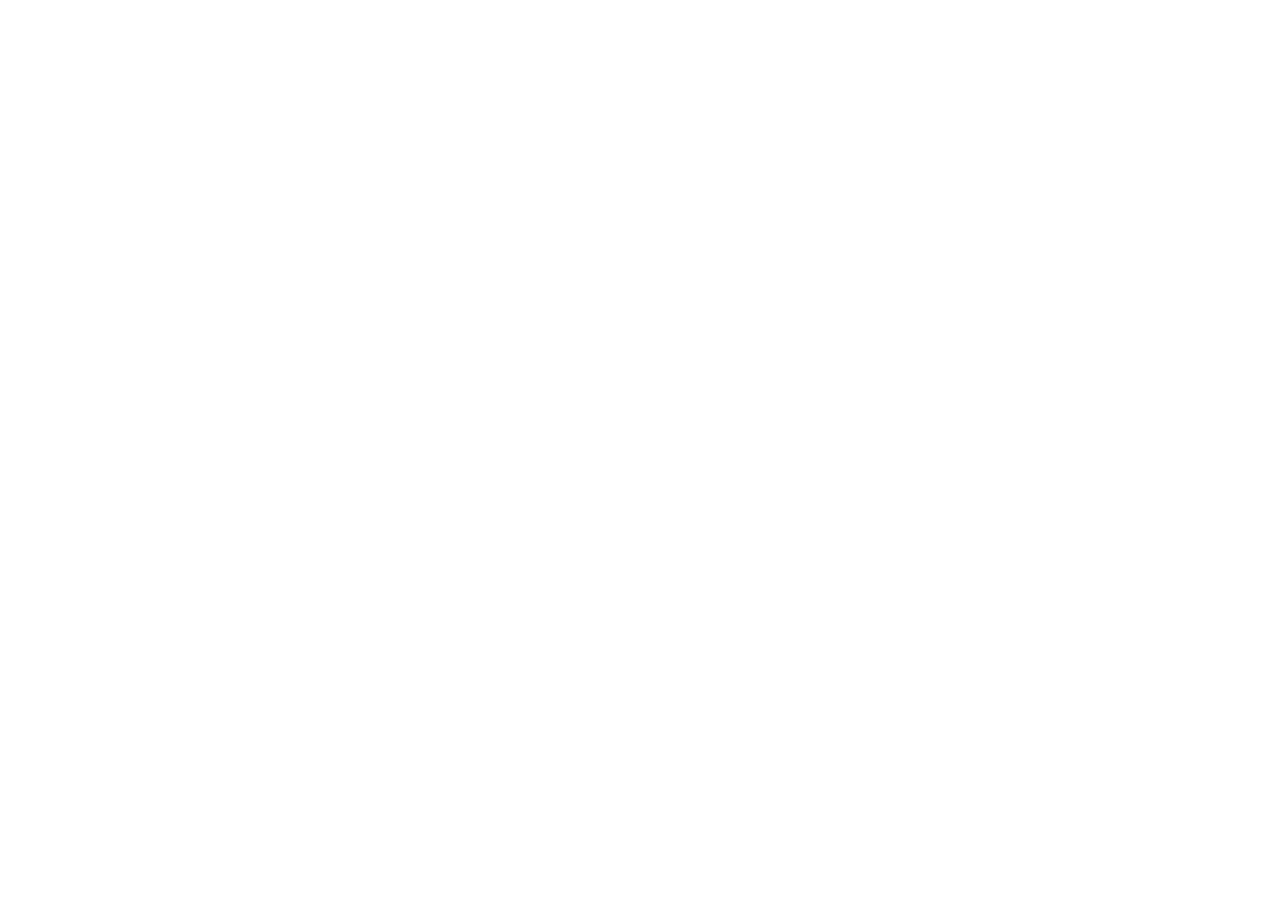
==== index.html @ 020fc23c "Add index.html" ====
<!doctype html>
<html lang="en">
  <head>
    <meta charset="UTF-8" />
    <meta name="viewport" content="width=device-width, initial-scale=1.0" />
    <title>Document</title>
  </head>
  <body></body>
</html>
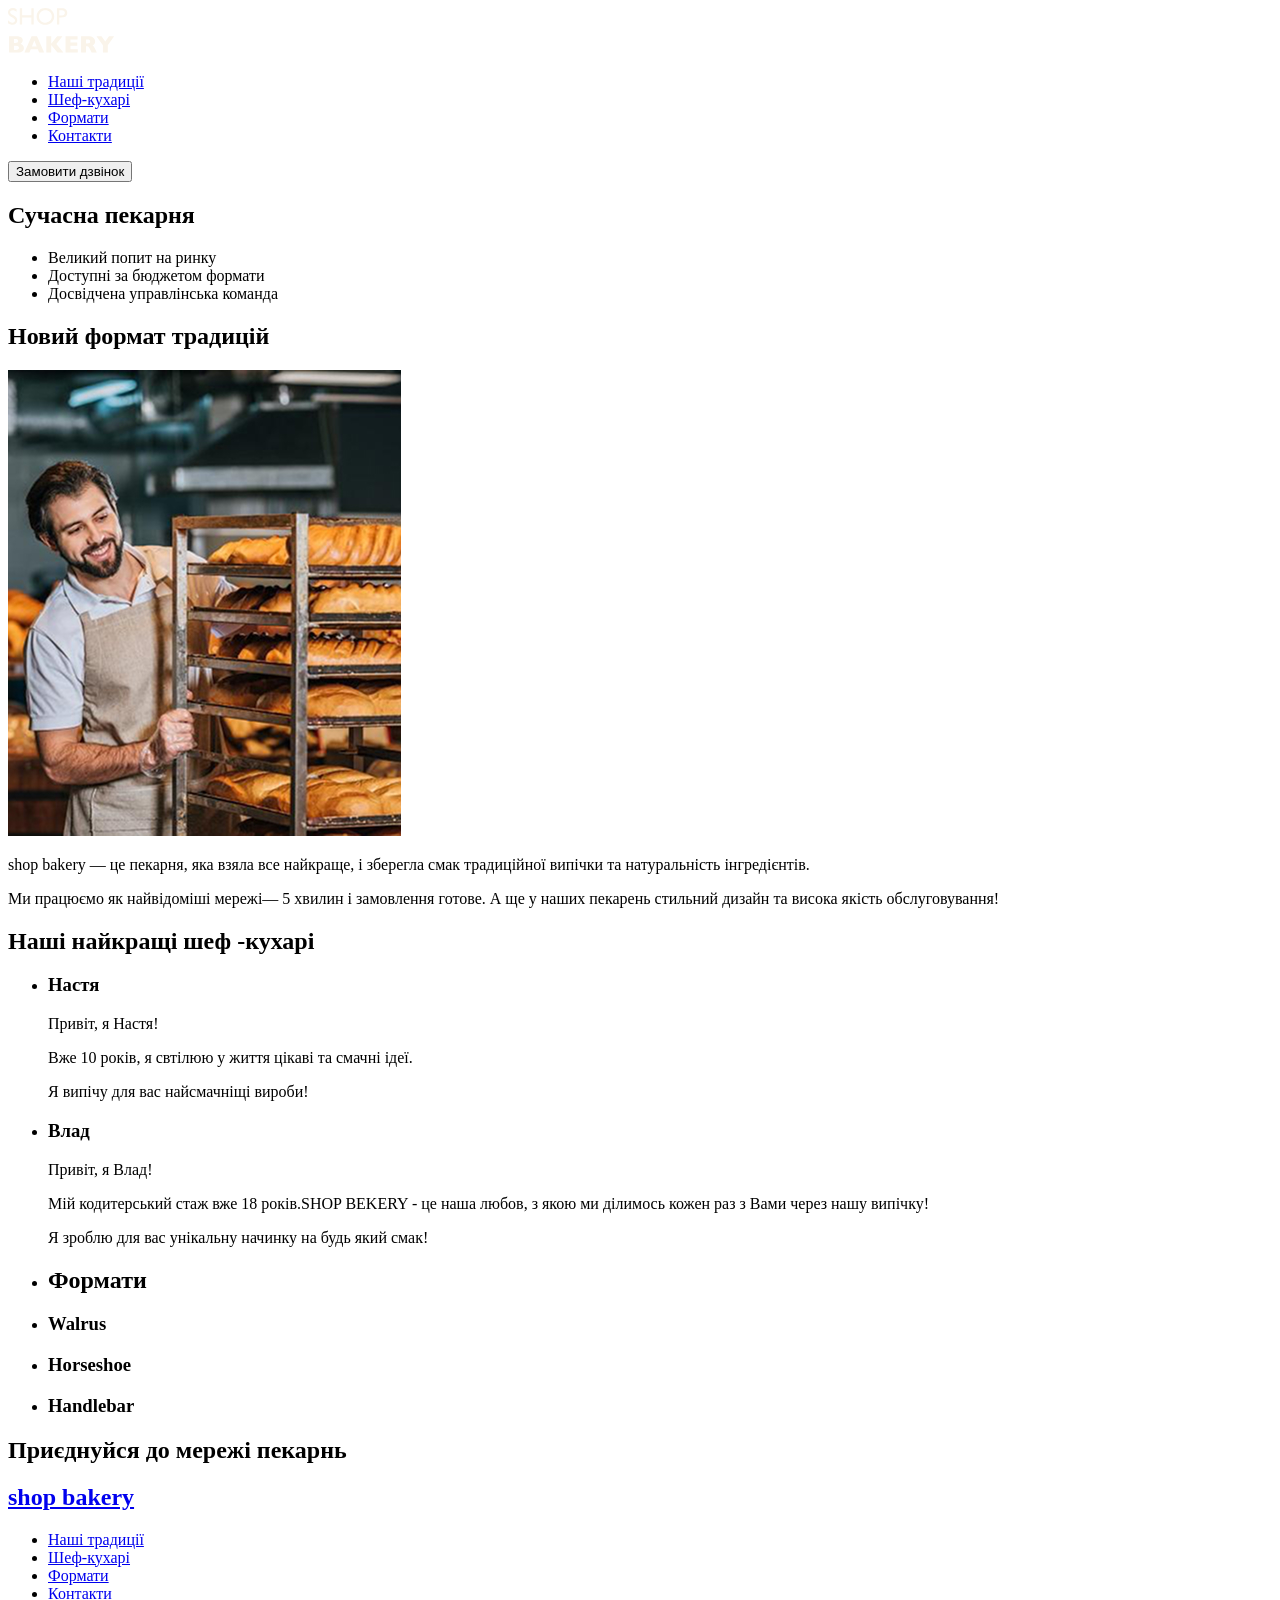
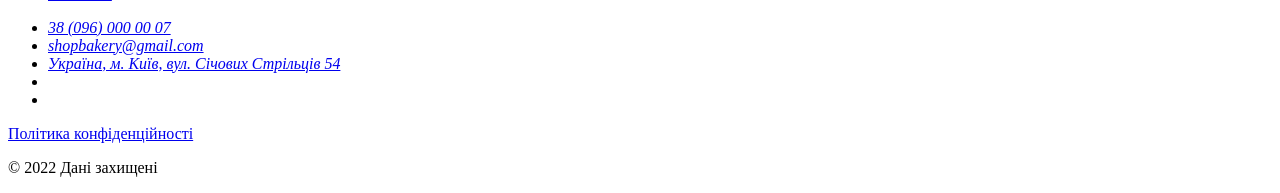
==== commit 110db297: "add bakery project" ====
--- a/index.html
+++ b/index.html
@@ -1,9 +1,137 @@
-<!doctype html>
-<html lang="en">
-  <head>
-    <meta charset="UTF-8" />
-    <meta name="viewport" content="width=device-width, initial-scale=1.0" />
-    <title>Document</title>
-  </head>
-  <body></body>
-</html>
+<!doctype html>
+<html lang="en">
+  <head>
+    <meta charset="UTF-8" />
+    <meta name="viewport" content="width=device-width, initial-scale=1.0" />
+    <title>Сучасна пекарня</title>
+  </head>
+  <body>
+    <header>
+      <nav>
+        <a href="#">
+          <img src="/images/logo.svg" alt="logo-bakery" />
+        </a>
+        <ul>
+          <li><a href="#">Наші традиції</a></li>
+          <li><a href="#">Шеф-кухарі</a></li>
+          <li><a href="#">Формати</a></li>
+          <li><a href="#">Контакти</a></li>
+        </ul>
+      </nav>
+      <button type="button">Замовити дзвінок</button>
+    </header>
+    <main>
+      <section>
+        <h1>Сучасна пекарня</h1>
+      </section>
+      <section>
+        <ul>
+          <li>Великий попит на ринку</li>
+          <li>Доступні за бюджетом формати</li>
+          <li>Досвідчена управлінська команда</li>
+        </ul>
+
+        <h2>Новий формат традицій</h2>
+        <img src="/images/baker-man.jpg" alt="baker-man" />
+        <p>
+          <span>shop bakery</span> — це пекарня, яка взяла все найкраще, і
+          зберегла смак традиційної випічки та натуральність інгредієнтів.
+        </p>
+
+        <p>
+          Ми працюємо як найвідоміші мережі—
+          <span>5 хвилин і замовлення готове.</span>
+          А ще у наших пекарень стильний дизайн та висока якість обслуговування!
+        </p>
+      </section>
+      <section>
+        <h2>Наші найкращі шеф -кухарі</h2>
+        <ul>
+          <li>
+            <article>
+              <h3>Настя</h3>
+              <p>Привіт, я Настя!</p>
+              <p>Вже 10 років, я свтілюю у життя цікаві та смачні ідеї.</p>
+              <p>Я випічу для вас найсмачніщі вироби!</p>
+            </article>
+          </li>
+          <li>
+            <article>
+              <h3>Влад</h3>
+              <p>Привіт, я Влад!</p>
+              <p>
+                Мій кодитерський стаж вже 18 років.SHOP BEKERY - це наша любов,
+                з якою ми ділимось кожен раз з Вами через нашу випічку!
+              </p>
+              <p>Я зроблю для вас унікальну начинку на будь який смак!</p>
+            </article>
+          </li>
+        </ul>
+      </section>
+      <section>
+        <ul>
+          <li>
+            <article>
+              <h2>Формати</h2>
+            </article>
+          </li>
+          <li>
+            <article>
+              <h3>Walrus</h3>
+            </article>
+          </li>
+          <li>
+            <article>
+              <h3>Horseshoe</h3>
+            </article>
+          </li>
+          <li>
+            <article>
+              <h3>Handlebar</h3>
+            </article>
+          </li>
+        </ul>
+      </section>
+      <section>
+        <h2>Приєднуйся до мережі пекарнь</h2>
+      </section>
+    </main>
+    <footer>
+      <nav>
+        <h2><a href="#">shop bakery</a></h2>
+        <!-- logo -->
+        <ul>
+          <li><a href="#">Наші традиції</a></li>
+          <li><a href="#">Шеф-кухарі</a></li>
+          <li><a href="#">Формати</a></li>
+          <li><a href="#">Контакти</a></li>
+        </ul>
+      </nav>
+      <address>
+        <ul>
+          <li><a href="tel:380960000007">38 (096) 000 00 07</a></li>
+          <li>
+            <a href="mailto:shopbakery@gmail.com">shopbakery@gmail.com</a>
+          </li>
+          <li>
+            <a href="https://maps.app.goo.gl/BAwSwTpZzpr54vc47" target="_blank"
+              >Україна, м. Київ, вул. Січових Стрільців 54</a
+            >
+          </li>
+          <li>
+            <a href="#">
+              <!-- facebook-icon-->
+            </a>
+          </li>
+          <li>
+            <a href="#">
+              <!-- instagram-icon -->
+            </a>
+          </li>
+        </ul>
+      </address>
+      <a href="#">Політика конфіденційності</a>
+      <p>© 2022 Дані захищені</p>
+    </footer>
+  </body>
+</html>
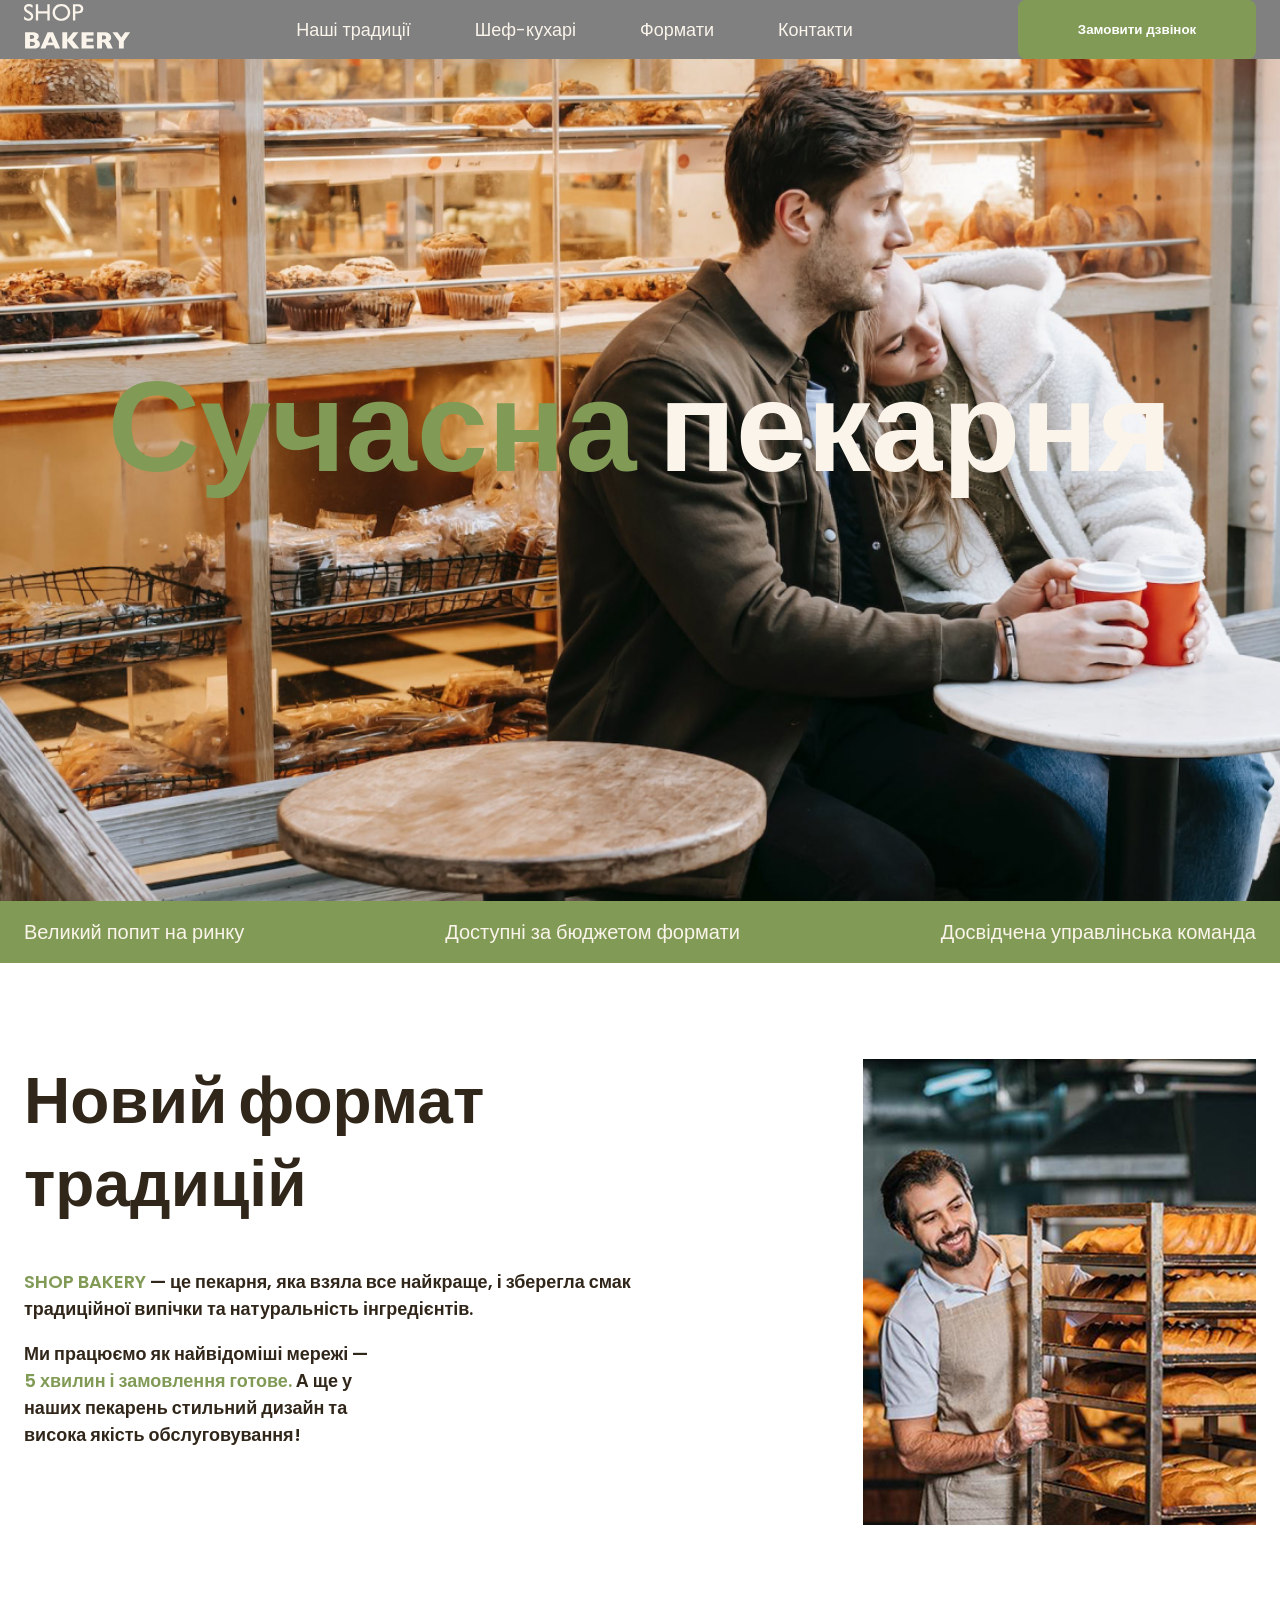
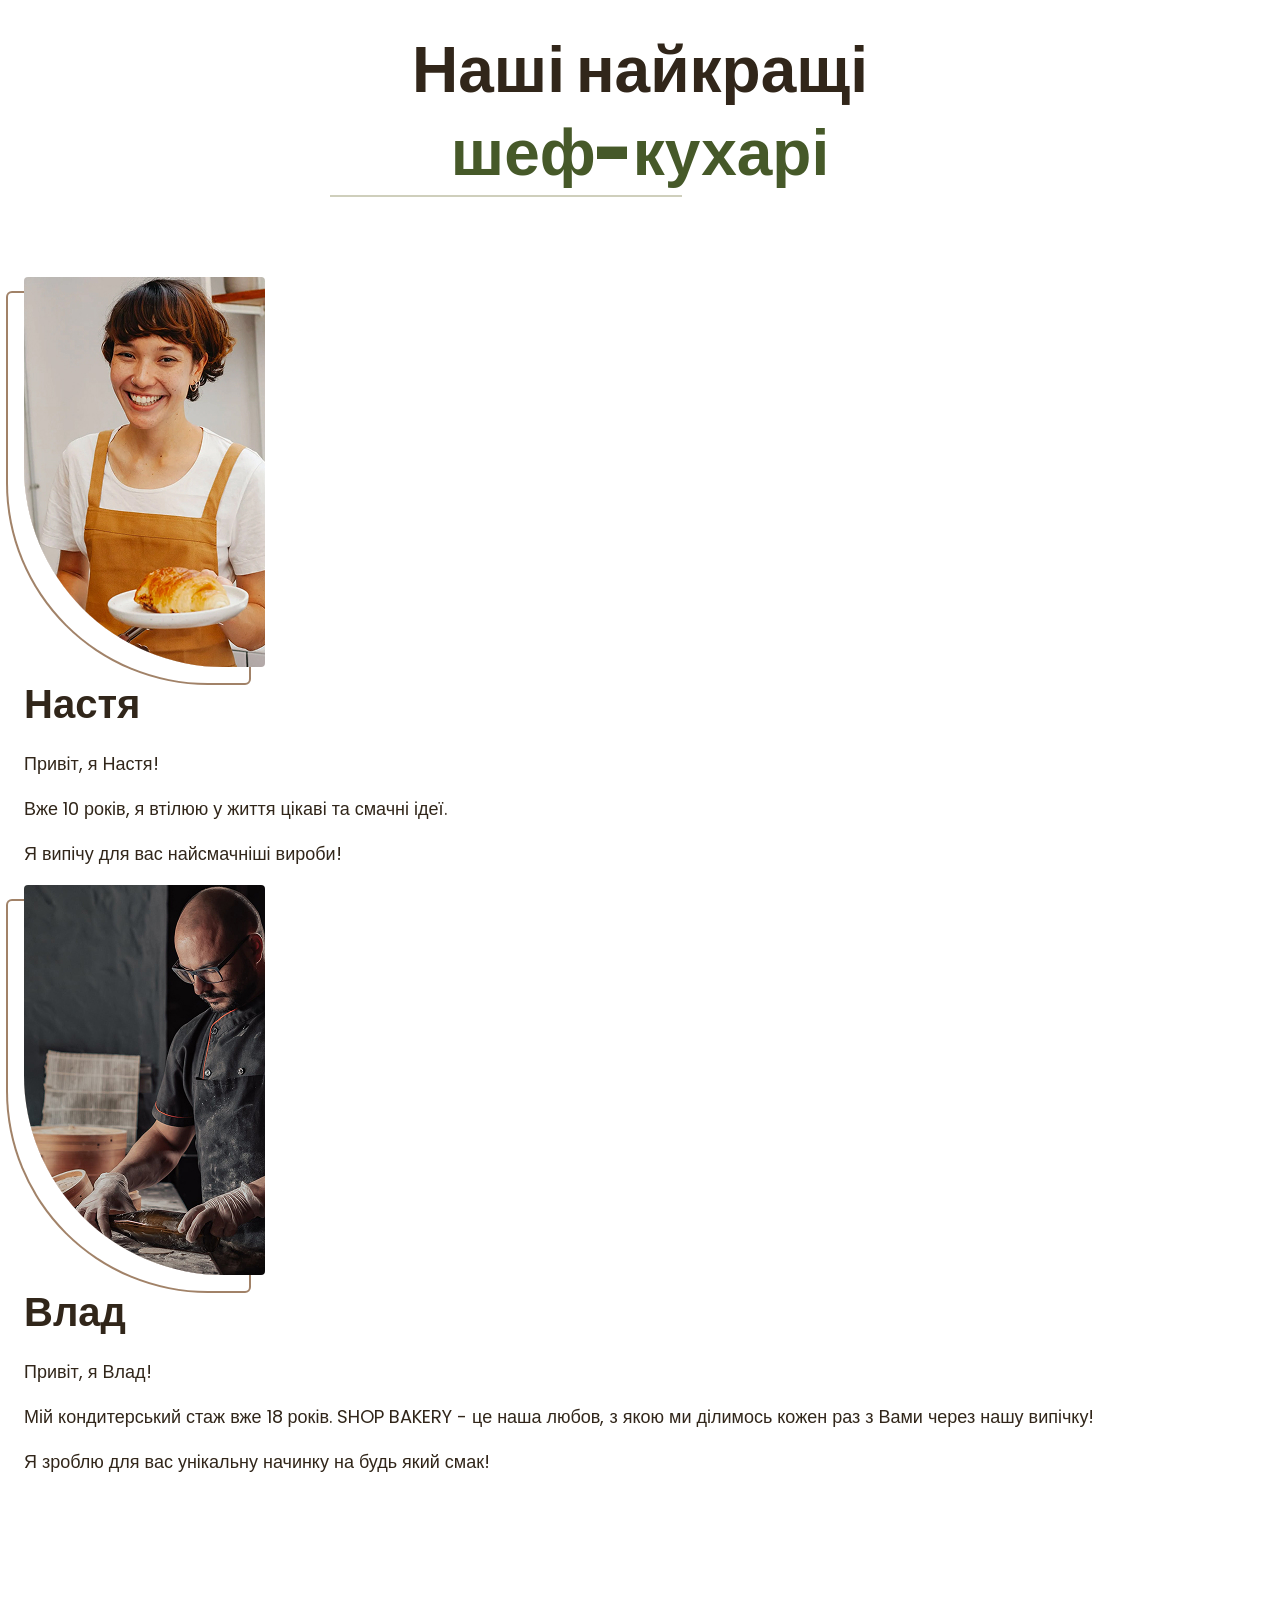
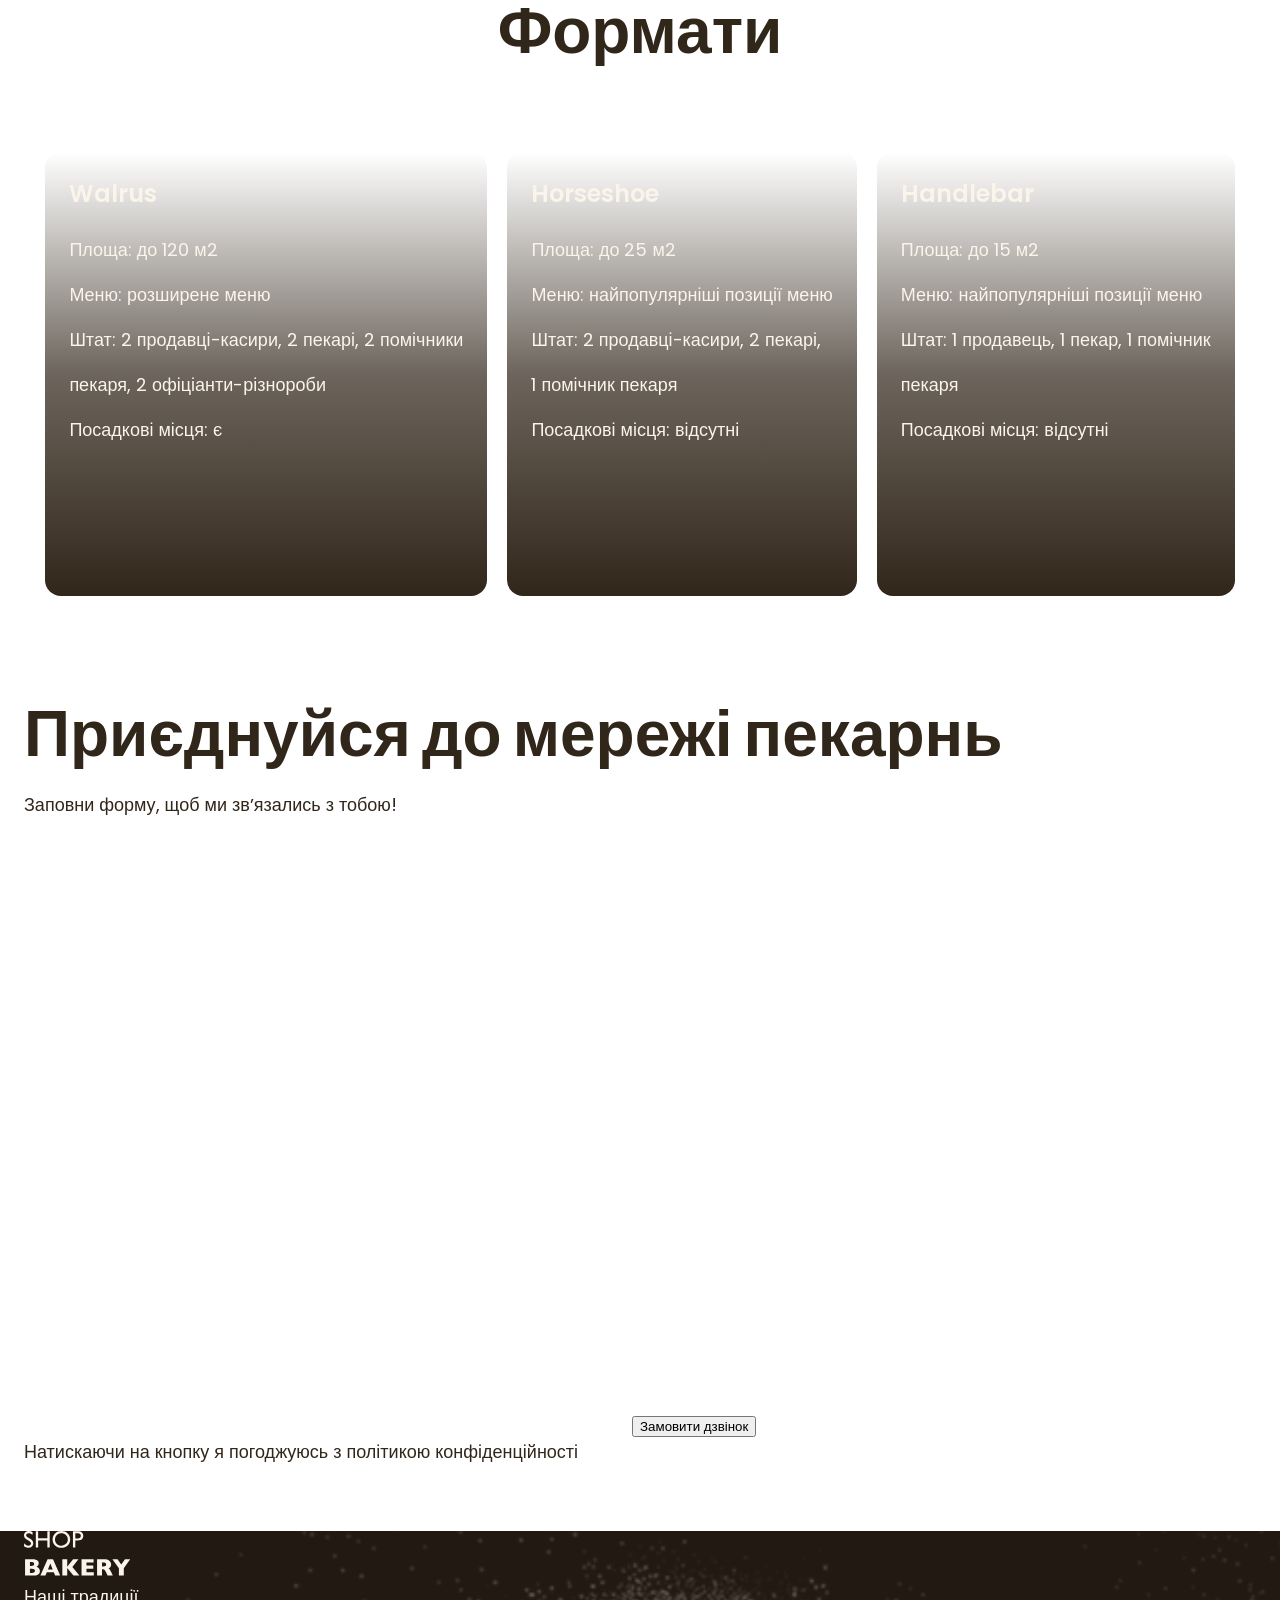
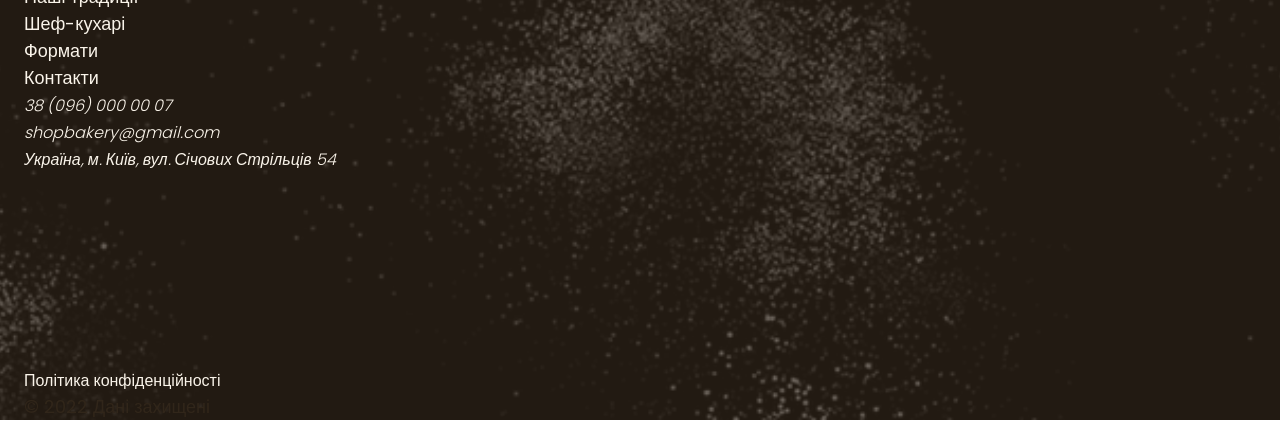
==== commit 90b188a0: "fix: добавил рабочие svg иконки" ====
--- a/index.html
+++ b/index.html
@@ -4,134 +4,249 @@
     <meta charset="UTF-8" />
     <meta name="viewport" content="width=device-width, initial-scale=1.0" />
     <title>Сучасна пекарня</title>
+    <!-- <link rel="preconnect" href="https://fonts.googleapis.com" />
+    <link rel="preconnect" href="https://fonts.gstatic.com" crossorigin />
+    <link
+      href="https://fonts.googleapis.com/css2?family=Poppins:wght@300;400;600;900&display=swap"
+      rel="stylesheet"
+    /> -->
+    <link rel="stylesheet" href="style.css" />
   </head>
   <body>
-    <header>
-      <nav>
-        <a href="#">
-          <img src="/images/logo.svg" alt="logo-bakery" />
-        </a>
-        <ul>
-          <li><a href="#">Наші традиції</a></li>
-          <li><a href="#">Шеф-кухарі</a></li>
-          <li><a href="#">Формати</a></li>
-          <li><a href="#">Контакти</a></li>
-        </ul>
-      </nav>
-      <button type="button">Замовити дзвінок</button>
+    <header class="header">
+      <div class="container">
+        <div class="header-container">
+          <nav class="header-navbar">
+            <a href="#">
+              <img src="/images/logo.svg" alt="logo-bakery" />
+            </a>
+            <ul class="navbar">
+              <li>
+                <a class="green-link" href="#traditions-section"
+                  >Наші традиції</a
+                >
+              </li>
+              <li><a class="link" href="#cooker-section">Шеф-кухарі</a></li>
+              <li><a class="link" href="#formats-section">Формати</a></li>
+              <li><a class="link" href="#contacts-section">Контакти</a></li>
+            </ul>
+          </nav>
+          <button class="button-order" type="button">Замовити дзвінок</button>
+        </div>
+      </div>
     </header>
     <main>
-      <section>
-        <h1>Сучасна пекарня</h1>
-      </section>
-      <section>
-        <ul>
-          <li>Великий попит на ринку</li>
-          <li>Доступні за бюджетом формати</li>
-          <li>Досвідчена управлінська команда</li>
-        </ul>
-
-        <h2>Новий формат традицій</h2>
-        <img src="/images/baker-man.jpg" alt="baker-man" />
-        <p>
-          <span>shop bakery</span> — це пекарня, яка взяла все найкраще, і
-          зберегла смак традиційної випічки та натуральність інгредієнтів.
-        </p>
-
-        <p>
-          Ми працюємо як найвідоміші мережі—
-          <span>5 хвилин і замовлення готове.</span>
-          А ще у наших пекарень стильний дизайн та висока якість обслуговування!
-        </p>
-      </section>
-      <section>
-        <h2>Наші найкращі шеф -кухарі</h2>
-        <ul>
-          <li>
-            <article>
-              <h3>Настя</h3>
-              <p>Привіт, я Настя!</p>
-              <p>Вже 10 років, я свтілюю у життя цікаві та смачні ідеї.</p>
-              <p>Я випічу для вас найсмачніщі вироби!</p>
-            </article>
-          </li>
-          <li>
-            <article>
-              <h3>Влад</h3>
-              <p>Привіт, я Влад!</p>
-              <p>
-                Мій кодитерський стаж вже 18 років.SHOP BEKERY - це наша любов,
-                з якою ми ділимось кожен раз з Вами через нашу випічку!
+      <!-- Hero Section -->
+      <section class="hero-section">
+        <div class="container">
+          <h1 class="hero-title">
+            <span class="accent">Сучасна</span> пекарня
+          </h1>
+        </div>
+      </section>
+
+      <!-- Advantages Section (зеленая секция на 100% ширины) -->
+      <section class="advantages-section">
+        <div class="container">
+          <h2 class="visually-hidden">Наші переваги</h2>
+          <ul class="advantages-item">
+            <li class="advantages-list">Великий попит на ринку</li>
+            <li class="advantages-list">Доступні за бюджетом формати</li>
+            <li class="advantages-list">Досвідчена управлінська команда</li>
+          </ul>
+        </div>
+      </section>
+
+      <!-- Traditions Section -->
+      <section class="traditions-section section" id="traditions-section">
+        <div class="container">
+          <div class="traditions-container">
+            <div class="traditions-content">
+              <h2 class="traditions-title section-title">
+                Новий формат традицій
+              </h2>
+              <p class="traditions-text">
+                <span class="accent">shop bakery</span> — це пекарня, яка взяла
+                все найкраще, і зберегла смак традиційної випічки та
+                натуральність інгредієнтів.
               </p>
-              <p>Я зроблю для вас унікальну начинку на будь який смак!</p>
-            </article>
-          </li>
-        </ul>
-      </section>
-      <section>
-        <ul>
-          <li>
-            <article>
-              <h2>Формати</h2>
-            </article>
-          </li>
-          <li>
-            <article>
-              <h3>Walrus</h3>
-            </article>
-          </li>
-          <li>
-            <article>
-              <h3>Horseshoe</h3>
-            </article>
-          </li>
-          <li>
-            <article>
-              <h3>Handlebar</h3>
-            </article>
-          </li>
-        </ul>
-      </section>
-      <section>
-        <h2>Приєднуйся до мережі пекарнь</h2>
+              <p class="traditions-text">
+                Ми працюємо як найвідоміші мережі —
+                <span class="accent5">5 хвилин і замовлення готове.</span>
+                А ще у наших пекарень стильний дизайн та висока якість
+                обслуговування!
+              </p>
+            </div>
+            <div class="traditions-img">
+              <img src="/images/baker-man.jpg" alt="baker-man" />
+            </div>
+          </div>
+        </div>
+      </section>
+
+      <!-- Chefs Section -->
+      <section class="section" id="cooker-section">
+        <div class="container">
+          <h2 class="chefs-title section-title centered">
+            Наші найкращі <span class="dark-accent">шеф-кухарі</span>
+          </h2>
+          <ul>
+            <li>
+              <article>
+                <img
+                  class="chef-photo"
+                  src="images/nastya.jpg"
+                  alt="nastya-photo"
+                />
+                <h3 class="cheff-title">Настя</h3>
+                <p>Привіт, я Настя!</p>
+                <p>Вже 10 років, я втілюю у життя цікаві та смачні ідеї.</p>
+                <p>Я випічу для вас найсмачніші вироби!</p>
+              </article>
+            </li>
+            <li>
+              <article>
+                <img
+                  class="chef-photo"
+                  src="images/vlad.jpg"
+                  alt="vlad-photo"
+                />
+                <h3 class="cheff-title">Влад</h3>
+                <p>Привіт, я Влад!</p>
+                <p>
+                  Мій кондитерський стаж вже 18 років. SHOP BAKERY - це наша
+                  любов, з якою ми ділимось кожен раз з Вами через нашу випічку!
+                </p>
+                <p>Я зроблю для вас унікальну начинку на будь який смак!</p>
+              </article>
+            </li>
+          </ul>
+        </div>
+      </section>
+
+      <!-- Formats Section -->
+      <section class="section" id="formats-section">
+        <div class="container">
+          <div class="formats-container">
+            <h2 class="formats-title section-title">Формати</h2>
+            <ul class="formats-cards">
+              <li class="formats-width">
+                <article class="format-card">
+                  <h3 class="format-title">Walrus</h3>
+                  <div class="format-text">
+                    <p>Площа: до 120 м2</p>
+                    <p>Меню: розширене меню</p>
+                    <p>Штат: 2 продавці-касири, 2 пекарі, 2 помічники</p>
+                    <p>пекаря, 2 офіціанти-різнороби</p>
+                    <p>Посадкові місця: є</p>
+                  </div>
+                </article>
+              </li>
+
+              <li class="formats-width">
+                <article class="format-card">
+                  <h3 class="format-title">Horseshoe</h3>
+                  <div class="format-text">
+                    <p>Площа: до 25 м2</p>
+                    <p>Меню: найпопулярніші позиції меню</p>
+                    <p>Штат: 2 продавці-касири, 2 пекарі,</p>
+                    <p>1 помічник пекаря</p>
+                    <p>Посадкові місця: відсутні</p>
+                  </div>
+                </article>
+              </li>
+
+              <li class="formats-width">
+                <article class="format-card">
+                  <h3 class="format-title">Handlebar</h3>
+                  <div class="format-text">
+                    <p>Площа: до 15 м2</p>
+                    <p>Меню: найпопулярніші позиції меню</p>
+                    <p>Штат: 1 продавець, 1 пекар, 1 помічник</p>
+                    <p>пекаря</p>
+                    <p>Посадкові місця: відсутні</p>
+                  </div>
+                </article>
+              </li>
+            </ul>
+          </div>
+        </div>
+      </section>
+
+      <!-- Contacts Section -->
+      <section class="section" id="contacts-section">
+        <div class="container">
+          <h2 class="contact-title section-title">
+            Приєднуйся до мережі пекарнь
+          </h2>
+          <p>Заповни форму, щоб ми звʼязались з тобою!</p>
+          <iframe
+            src="https://www.google.com/maps/embed?pb=!1m18!1m12!1m3!1d22806.73475162748!2d30.491044369448097!3d50.463237327880016!2m3!1f0!2f0!3f0!3m2!1i1024!2i768!4f13.1!3m3!1m2!1s0x40d4ce637c006b2d%3A0xaf86385f19996ff0!2z0YPQuy4g0KHQtdGH0LXQstGL0YUg0KHRgtGA0LXQu9GM0YbQvtCyLCA1NCwg0JrQuNC10LIsIDAyMDAw!5e0!3m2!1sru!2sua!4v1793300269370!5m2!1sru!2sua"
+            width="603"
+            height="595"
+            style="border: 0"
+            allowfullscreen=""
+            loading="lazy"
+            referrerpolicy="strict-origin-when-cross-origin"
+          ></iframe>
+          <button type="button">Замовити дзвінок</button>
+          <p>Натискаючи на кнопку я погоджуюсь з політикою конфіденційності</p>
+        </div>
       </section>
     </main>
-    <footer>
-      <nav>
-        <h2><a href="#">shop bakery</a></h2>
-        <!-- logo -->
-        <ul>
-          <li><a href="#">Наші традиції</a></li>
-          <li><a href="#">Шеф-кухарі</a></li>
-          <li><a href="#">Формати</a></li>
-          <li><a href="#">Контакти</a></li>
-        </ul>
-      </nav>
-      <address>
-        <ul>
-          <li><a href="tel:380960000007">38 (096) 000 00 07</a></li>
-          <li>
-            <a href="mailto:shopbakery@gmail.com">shopbakery@gmail.com</a>
-          </li>
-          <li>
-            <a href="https://maps.app.goo.gl/BAwSwTpZzpr54vc47" target="_blank"
-              >Україна, м. Київ, вул. Січових Стрільців 54</a
-            >
-          </li>
-          <li>
-            <a href="#">
-              <!-- facebook-icon-->
-            </a>
-          </li>
-          <li>
-            <a href="#">
-              <!-- instagram-icon -->
-            </a>
-          </li>
-        </ul>
-      </address>
-      <a href="#">Політика конфіденційності</a>
-      <p>© 2022 Дані захищені</p>
+    <footer class="footer">
+      <div class="container">
+        <nav>
+          <a href="#">
+            <img class="logo" src="images/logo.svg" />
+          </a>
+          <!-- logo -->
+          <ul>
+            <li><a class="green-link" href="#">Наші традиції</a></li>
+            <li><a class="link" href="#">Шеф-кухарі</a></li>
+            <li><a class="link" href="#">Формати</a></li>
+            <li><a class="link" href="#">Контакти</a></li>
+          </ul>
+        </nav>
+        <address>
+          <ul>
+            <li>
+              <a class="address-link" href="tel:380960000007"
+                >38 (096) 000 00 07</a
+              >
+            </li>
+            <li>
+              <a class="address-link" href="mailto:shopbakery@gmail.com"
+                >shopbakery@gmail.com</a
+              >
+            </li>
+            <li>
+              <a
+                class="address-link"
+                href="https://maps.app.goo.gl/BAwSwTpZzpr54vc47"
+                target="_blank"
+                >Україна, м. Київ, вул. Січових Стрільців 54</a
+              >
+            </li>
+            <li>
+              <a href="#">
+                <svg width="30" height="30">
+                  <use href="ёё images/sprite.svg#facebook-logo"></use>
+                </svg>
+              </a>
+            </li>
+            <li>
+              <a href="#">
+                <svg>
+                  <use href="images/sprite.svg#instagram-logo"></use>
+                </svg>
+              </a>
+            </li>
+          </ul>
+        </address>
+        <a class="address-link" href="#">Політика конфіденційності</a>
+        <p class="aresss-copyright">&copy; 2022 Дані захищені</p>
+      </div>
     </footer>
   </body>
 </html>
--- a/style.css
+++ b/style.css
@@ -0,0 +1,298 @@
+@font-face {
+  font-display: swap;
+  font-family: "Poppins";
+  font-weight: 300;
+  src: url("../fonts/poppins-v24-latin-300.woff2") format("woff2");
+}
+
+@font-face {
+  font-display: swap;
+  font-family: "Poppins";
+  font-weight: 400;
+  src: url("../fonts/poppins-v24-latin-regular.woff2") format("woff2");
+}
+
+@font-face {
+  font-display: swap;
+  font-family: "Poppins";
+  font-weight: 600;
+  src: url("../fonts/poppins-v24-latin-600.woff2") format("woff2");
+}
+
+@font-face {
+  font-display: swap;
+  font-family: "Poppins";
+  font-weight: 900;
+  src: url("../fonts/poppins-v24-latin-900.woff2") format("woff2");
+}
+
+:root {
+  --theme-color: #819b57;
+  --color-primary-dark: #31261a;
+  --color-primary-light: #faf4ea;
+  --color-dark-green: #465929;
+  --h1-font: 128px;
+  --main-size: 18px;
+  --h2-size: 64px;
+}
+
+* {
+  box-sizing: border-box;
+}
+ul {
+  margin: 0;
+  padding: 0;
+  list-style-type: none;
+}
+.hero-section {
+  padding: 272px 0;
+  background-image: url(/images/shinypeopleinbakery.jpg);
+  background-repeat: no-repeat;
+  background-size: cover;
+  background-position: center;
+}
+body {
+  color: var(--color-primary-dark);
+  font-family: "Poppins", sans-serif;
+  font-size: var(--main-size);
+  font-weight: 400;
+  line-height: 1.5; /*= 27/18 = 1.5 */
+  margin: 0px;
+}
+h1,
+h2,
+h3,
+h4,
+h5,
+h6,
+p {
+  margin-top: 0;
+}
+.section {
+  padding: 48px 0;
+}
+.button-order {
+  background-color: var(--theme-color);
+  border: 2px solid #819b57;
+  border-radius: 8px;
+  color: white;
+  cursor: pointer;
+  font-weight: 600;
+  height: 59px;
+  width: 238px;
+}
+
+.hero-title {
+  font-weight: 900;
+  font-size: var(--h1-font);
+  text-align: center;
+  color: var(--color-primary-light);
+}
+.button-order:hover {
+  background-color: transparent;
+  color: var(--color-dark-green);
+}
+/* .button-order:focus {
+  background-color: blue;
+  color: burlywood;
+} */
+/* .button-order:active {
+  background-color: black;
+  color: black;
+} */
+.link {
+  color: var(--color-primary-light);
+  text-decoration: none;
+}
+.green-link {
+  color: var(--color-primary-light);
+  text-decoration: none;
+}
+.green-link:hover {
+  color: var(--theme-color);
+  font-weight: 600;
+}
+.accent {
+  color: var(--theme-color);
+}
+.advantages-item {
+  color: var(--color-primary-light);
+  justify-content: space-between;
+  display: flex;
+}
+.section-title {
+  color: var(--color-primary-dark);
+}
+.dark-accent {
+  color: var(--color-dark-green);
+}
+.traditions-text .accent {
+  font-weight: 600;
+  text-transform: uppercase;
+}
+.advantages-list {
+  font-size: 20px;
+  font-weight: 300;
+  display: flex;
+  justify-content: space-between;
+  gap: 40px;
+}
+.traditions-text {
+  font-weight: 600;
+  font-size: 18px;
+  line-height: 1.5;
+}
+.section-title {
+  font-weight: 900;
+  font-size: 64px;
+  line-height: 1.3;
+}
+.cheff-title {
+  font-weight: 600;
+  font-size: 40px;
+  margin-bottom: 16px;
+}
+.format-title {
+  font-size: 24px;
+  font-weight: 600;
+}
+.address-link {
+  font-weight: 300;
+  font-size: 16px;
+  color: var(--color-primary-light);
+  text-decoration: none;
+}
+.address-link:hover {
+  color: var(--theme-color);
+}
+address {
+  font-style: italic;
+}
+.address-copyright {
+  font-size: 14px;
+}
+.visually-hidden {
+  position: absolute;
+  left: -10000px;
+  top: auto;
+  width: 1px;
+  height: 1px;
+  overflow: hidden;
+}
+
+.traditions-section {
+  padding-top: 96px;
+}
+.traditions-title {
+  margin-bottom: 42px;
+}
+.chefs-title {
+  margin-bottom: 80px;
+  max-width: 620px;
+  margin: 0 auto 80px;
+}
+.formats-title {
+  margin-bottom: 80px;
+}
+
+.contact-title {
+  margin-bottom: 16px;
+}
+.container {
+  width: 100%;
+  max-width: 1440px;
+  margin: 0 auto;
+  padding: 0 24px;
+}
+
+.header {
+  background-color: grey;
+}
+.header-container {
+  display: flex;
+  align-items: center;
+  gap: 40px;
+}
+.header-navbar {
+  display: flex;
+  flex-grow: 1;
+  align-items: center;
+  gap: 40px;
+}
+.navbar {
+  display: flex;
+  gap: 64px;
+  flex-grow: 1;
+  justify-content: center;
+}
+.advantages-section {
+  background-color: var(--theme-color);
+  padding: 16px 0;
+}
+.traditions-container {
+  display: flex;
+  justify-content: space-between;
+  gap: 20px;
+}
+.traditions-text:last-child {
+  max-width: 360px;
+}
+.accent5 {
+  color: var(--theme-color);
+}
+.traditions-content {
+  max-width: 710px;
+}
+.formats-container {
+  display: flex;
+  justify-content: center;
+  align-items: center;
+  flex-direction: column;
+}
+.format-card {
+  background: linear-gradient(
+    180deg,
+    rgba(49, 38, 26, 0),
+    rgba(49, 38, 26, 0.71),
+    rgba(49, 38, 26, 1)
+  );
+  color: #faf4ea;
+  border-radius: 16px;
+  padding: 24px;
+  height: 444px;
+}
+.formats-cards {
+  display: flex;
+  gap: 20px;
+  flex-wrap: wrap;
+}
+/* .format-text {
+} */
+.format-width {
+  flex-basis: calc((100% - 40px) / 3);
+}
+
+.footer {
+  background-color: var(--color-primary-dark);
+  background-image: url(images/footer.jpg);
+  background-position: center;
+  background-size: cover;
+  background-repeat: no-repeat;
+}
+
+.chefs-title::after {
+  display: block;
+  width: 352px;
+  height: 2px;
+  background-color: rgba(207, 207, 188, 1);
+  content: "";
+}
+.chefs-title.centered {
+  text-align: center;
+}
+.chef-photo {
+  border-radius: 4px 4px 4px 200px;
+  box-shadow:
+    -16px 16px 0 0 white,
+    -16px 16px 0 2px rgba(161, 130, 104, 1);
+}
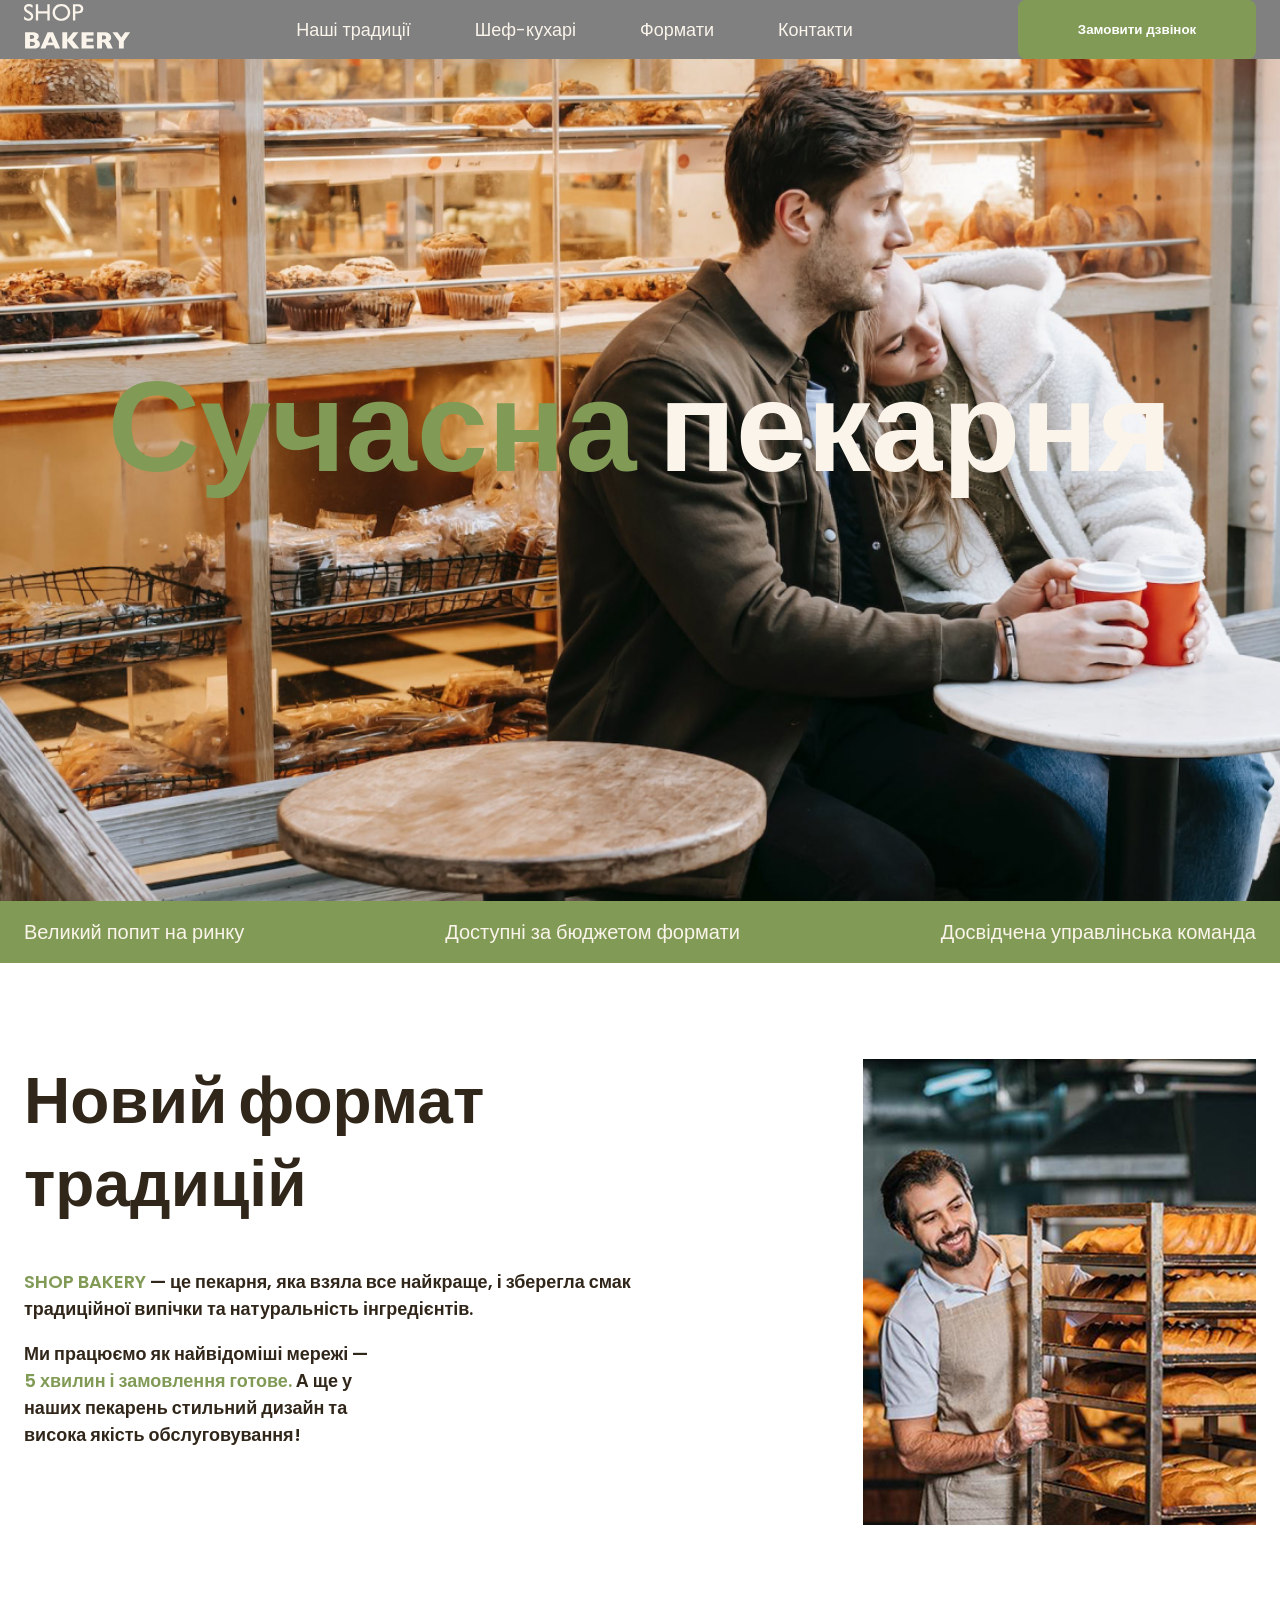
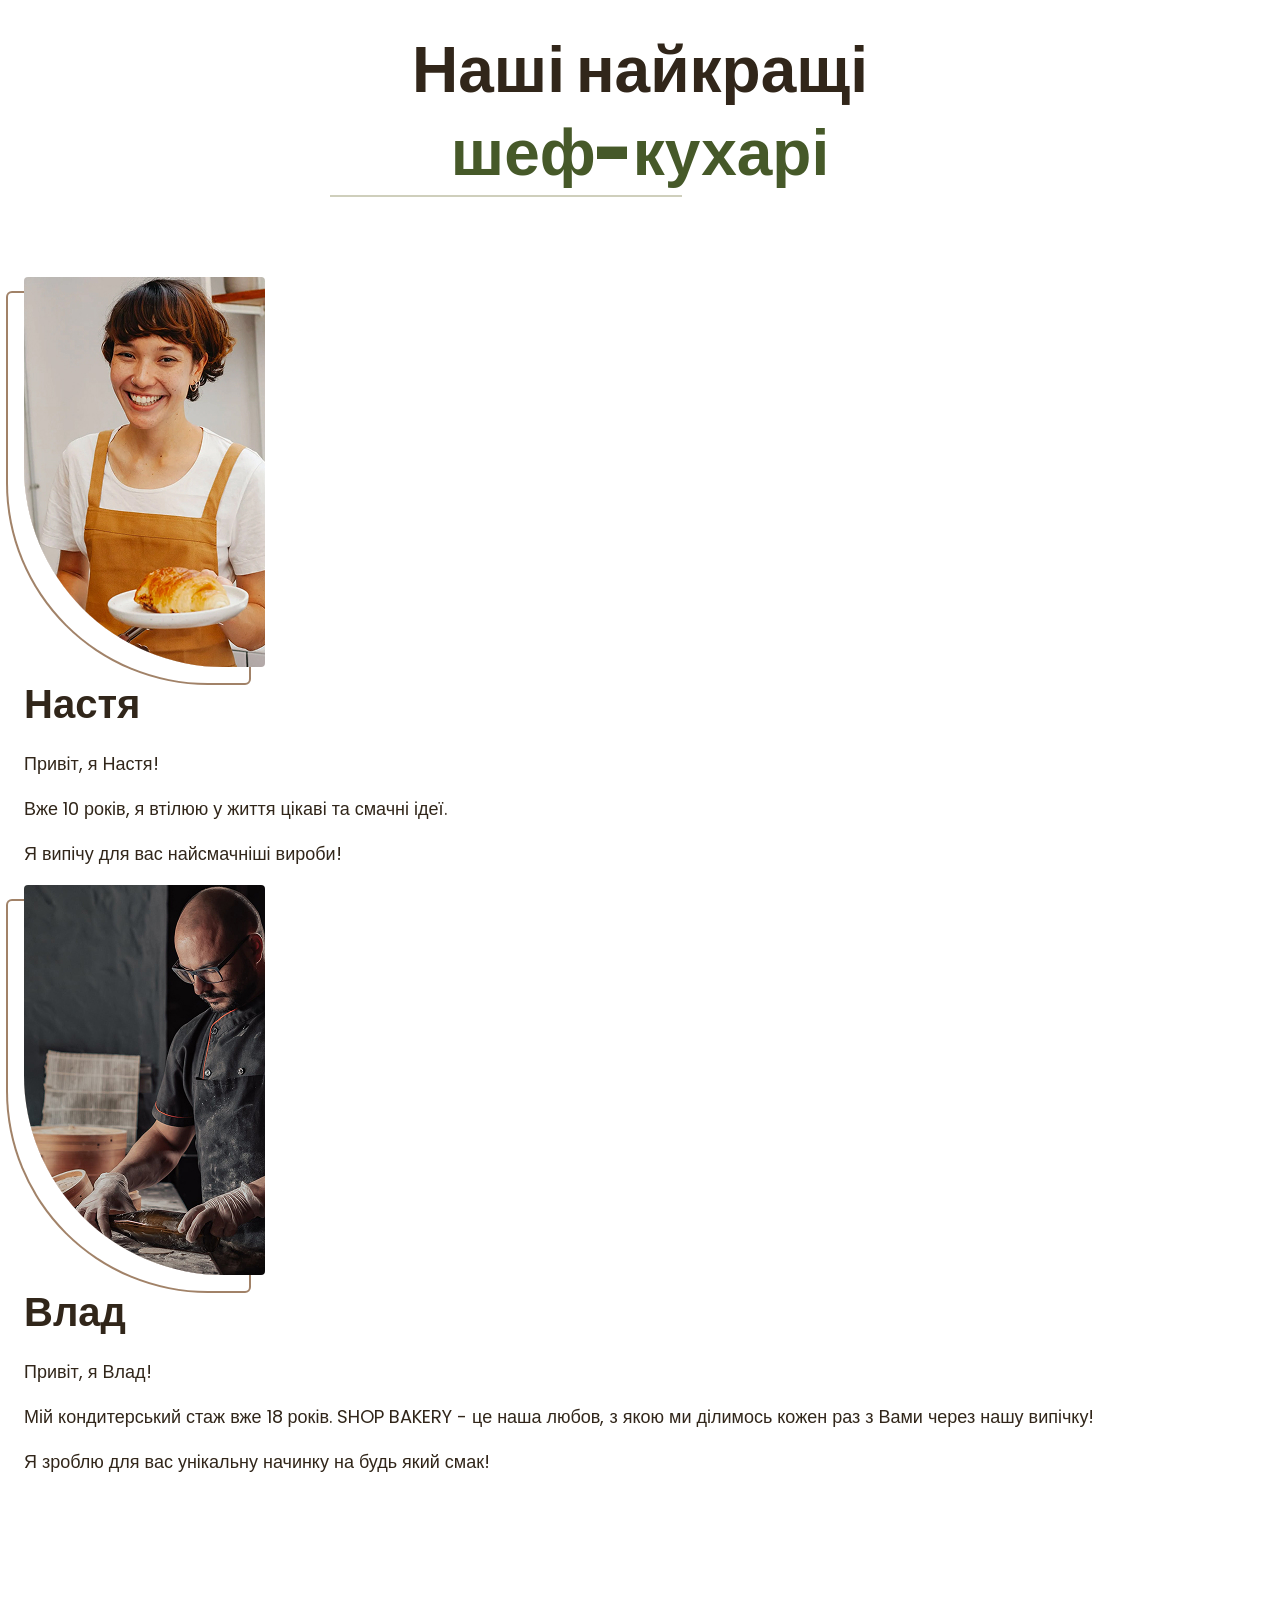
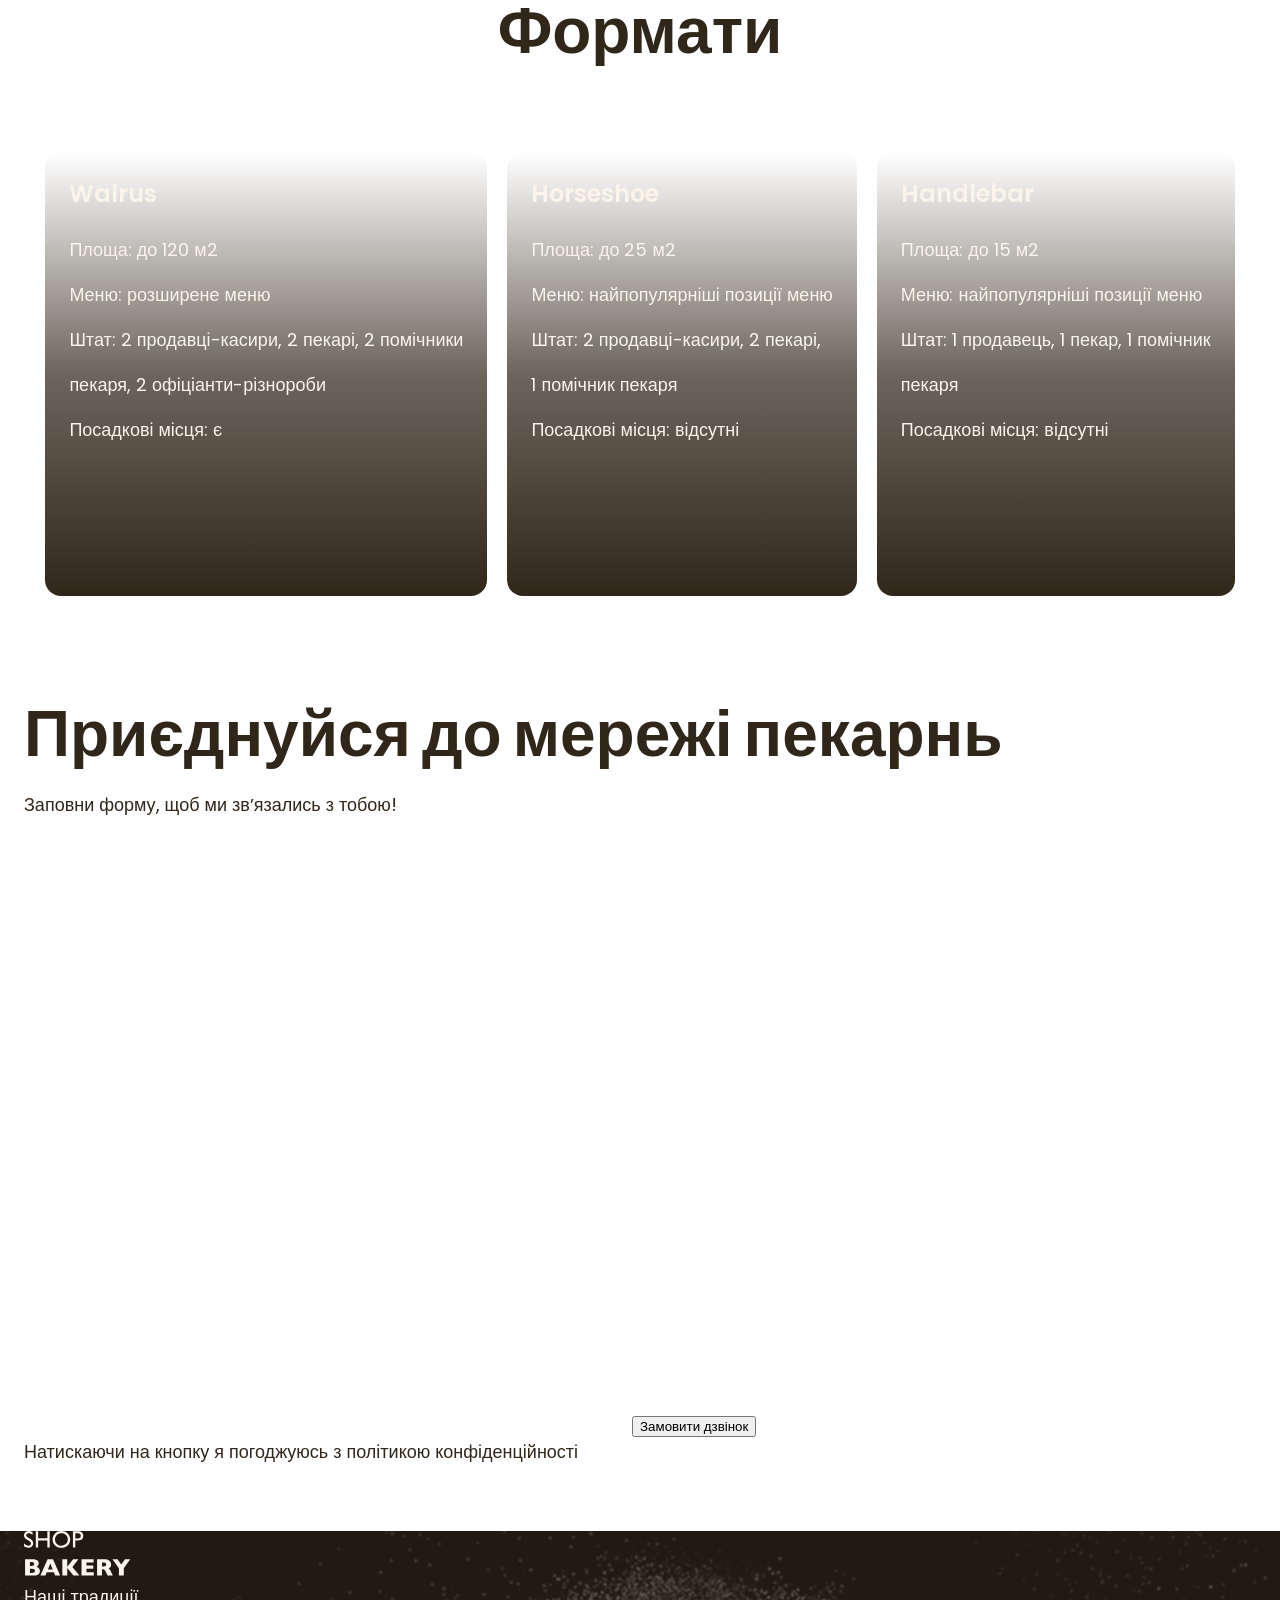
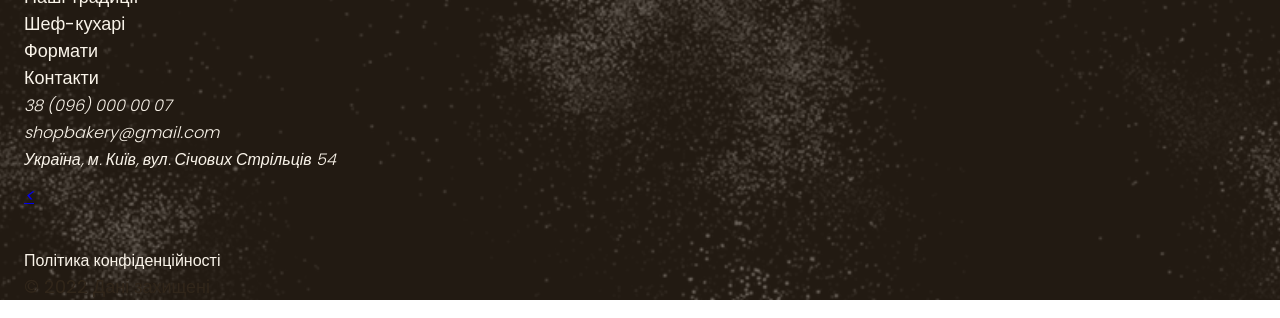
==== commit b1eedf6a: "fix: п" ====
--- a/index.html
+++ b/index.html
@@ -18,7 +18,7 @@
         <div class="header-container">
           <nav class="header-navbar">
             <a href="#">
-              <img src="/images/logo.svg" alt="logo-bakery" />
+              <img src="images/logo.svg" alt="logo-bakery" />
             </a>
             <ul class="navbar">
               <li>
@@ -78,7 +78,7 @@
               </p>
             </div>
             <div class="traditions-img">
-              <img src="/images/baker-man.jpg" alt="baker-man" />
+              <img src="images/baker-man.jpg" alt="baker-man" />
             </div>
           </div>
         </div>
@@ -230,15 +230,15 @@
             </li>
             <li>
               <a href="#">
-                <svg width="30" height="30">
-                  <use href="ёё images/sprite.svg#facebook-logo"></use>
+                <<svg width="30" height="30">
+                  <use href="#icon-facebook-logo"></use>
                 </svg>
               </a>
             </li>
             <li>
               <a href="#">
-                <svg>
-                  <use href="images/sprite.svg#instagram-logo"></use>
+                <svg width="30" height="30">
+                  <use href="#icon-instagram-logo"></use>
                 </svg>
               </a>
             </li>
--- a/style.css
+++ b/style.css
@@ -296,3 +296,14 @@
     -16px 16px 0 0 white,
     -16px 16px 0 2px rgba(161, 130, 104, 1);
 }
+
+svg {
+  display: inline-block;
+  max-width: 100%;
+  max-height: 100%;
+}
+
+svg use {
+  /* Заменяем fill на цвет твоего дизайна (например, темно-коричневый с макета) */
+  fill: #31261a !important;
+}
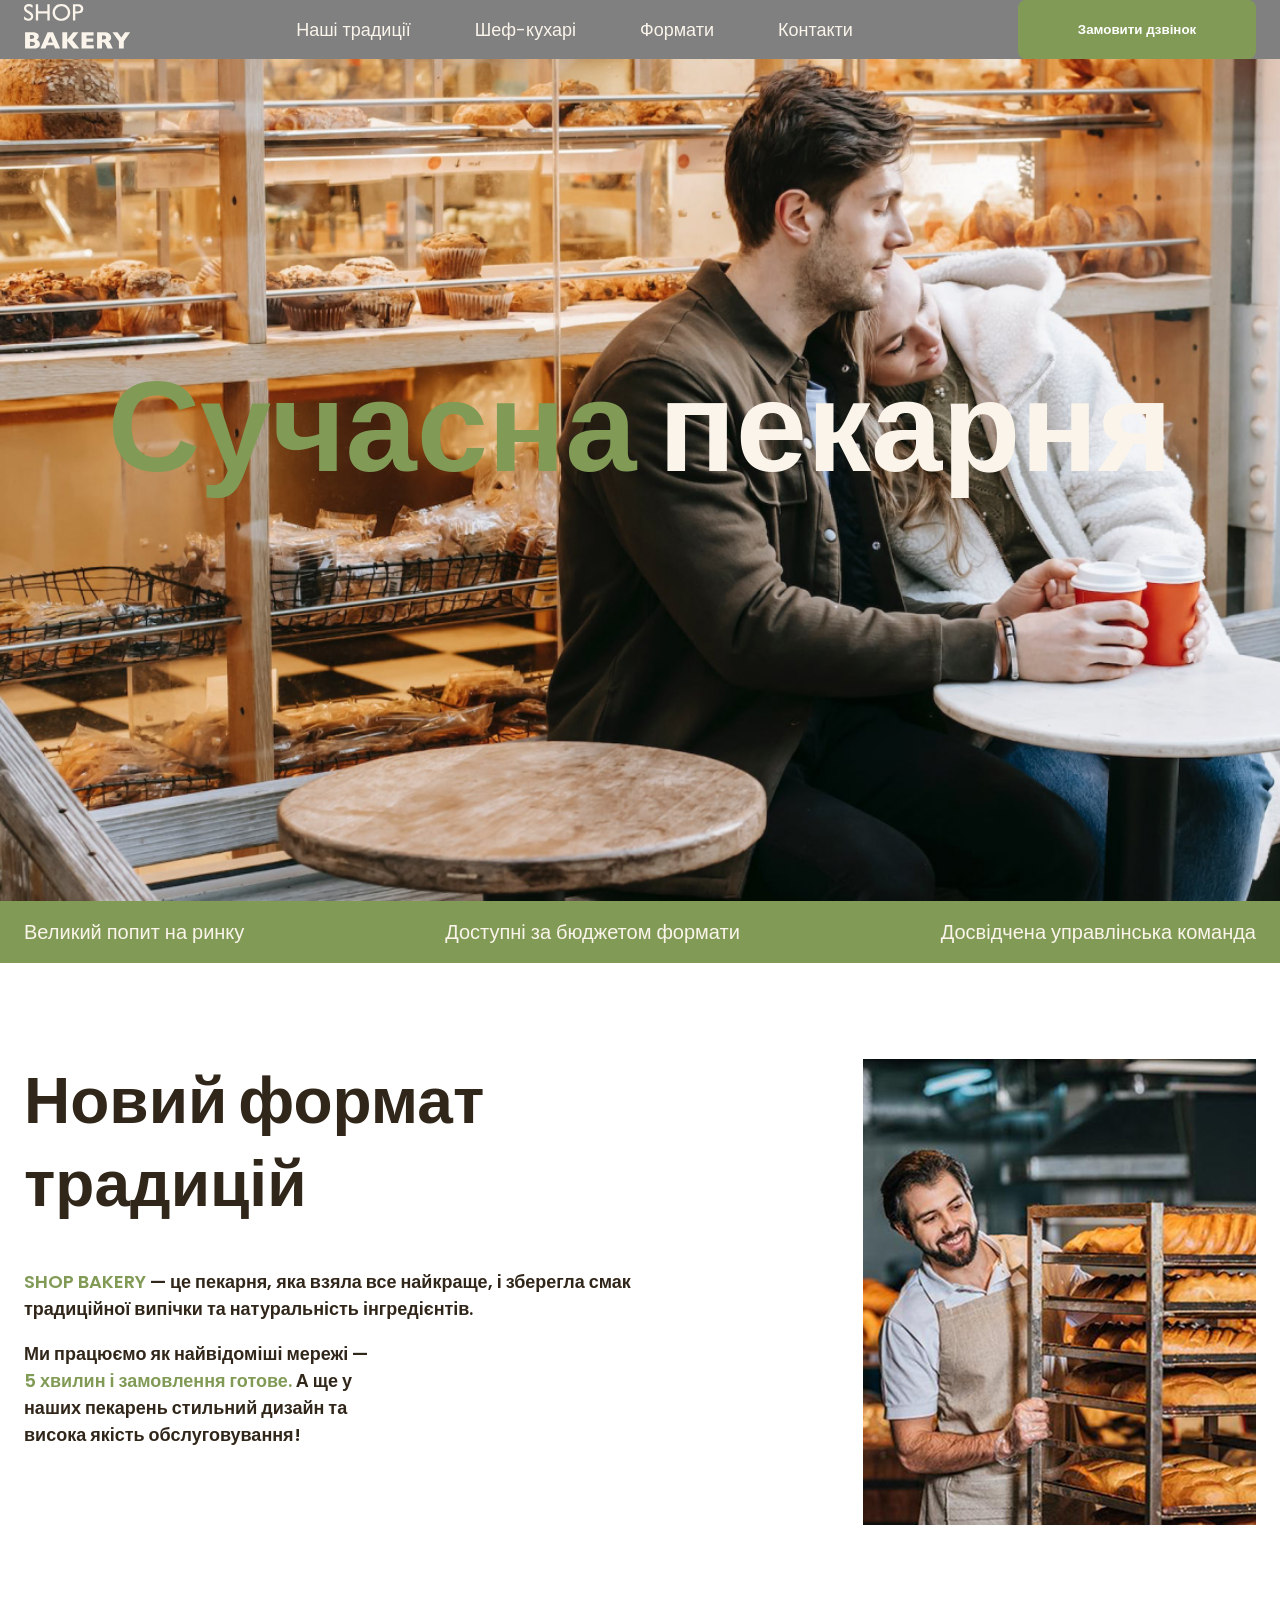
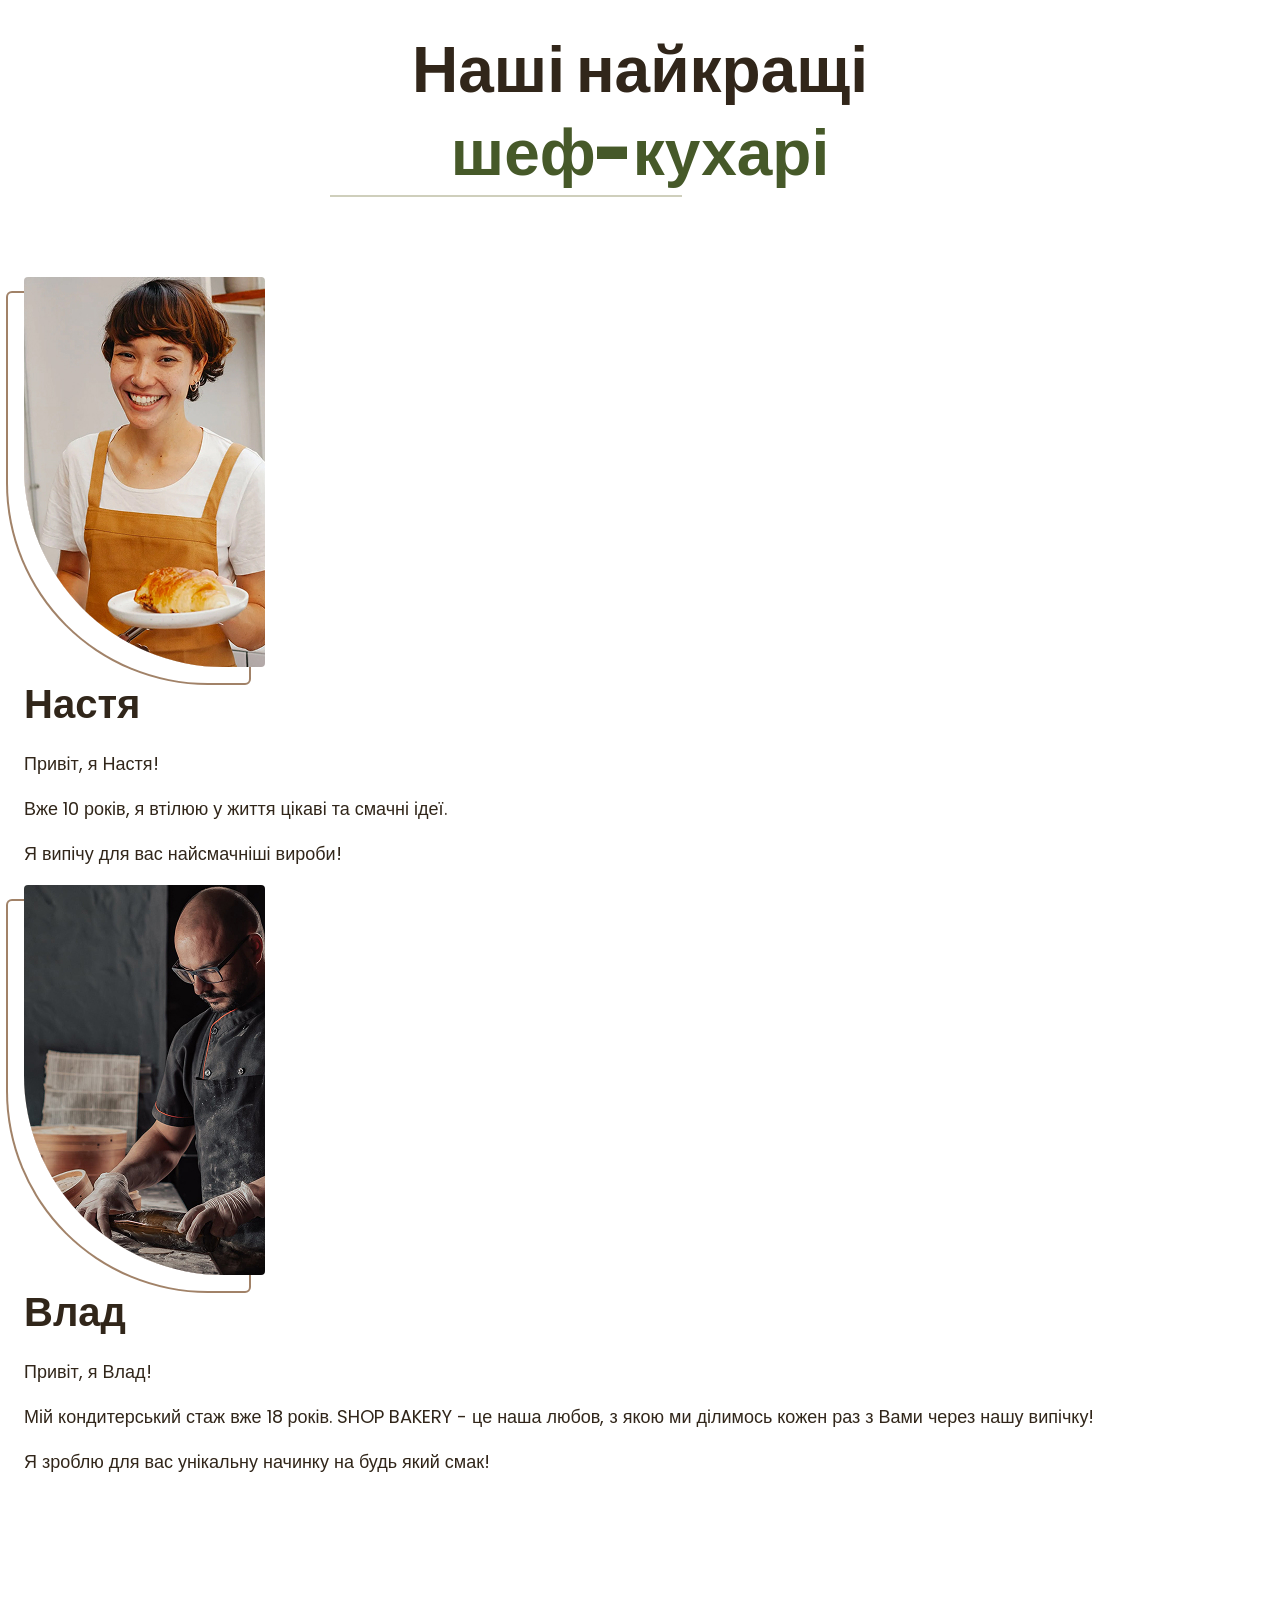
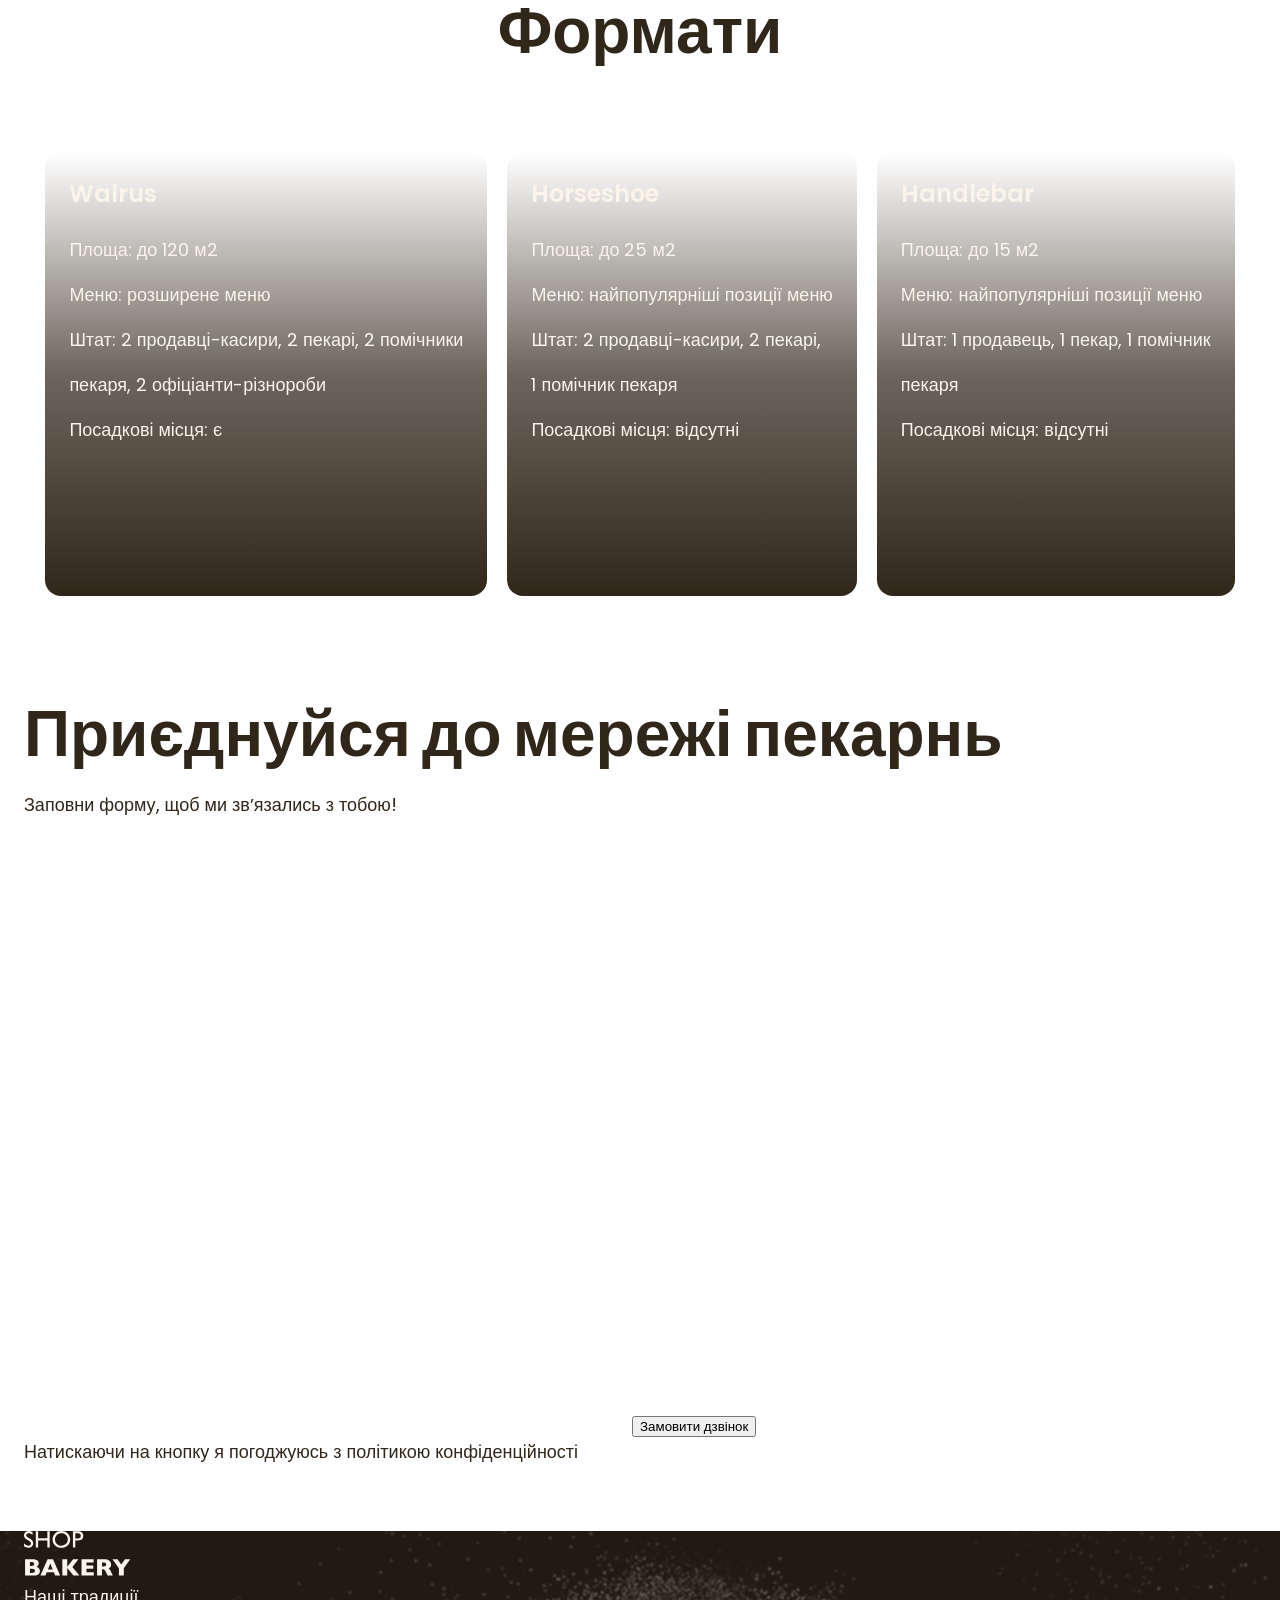
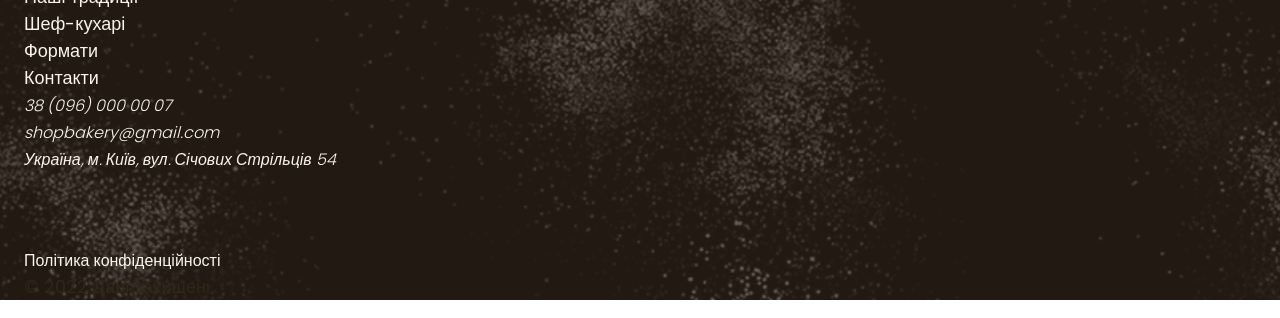
==== commit c9ee8a56: "fix: пы" ====
--- a/index.html
+++ b/index.html
@@ -230,7 +230,7 @@
             </li>
             <li>
               <a href="#">
-                <<svg width="30" height="30">
+                <svg width="30" height="30">
                   <use href="#icon-facebook-logo"></use>
                 </svg>
               </a>
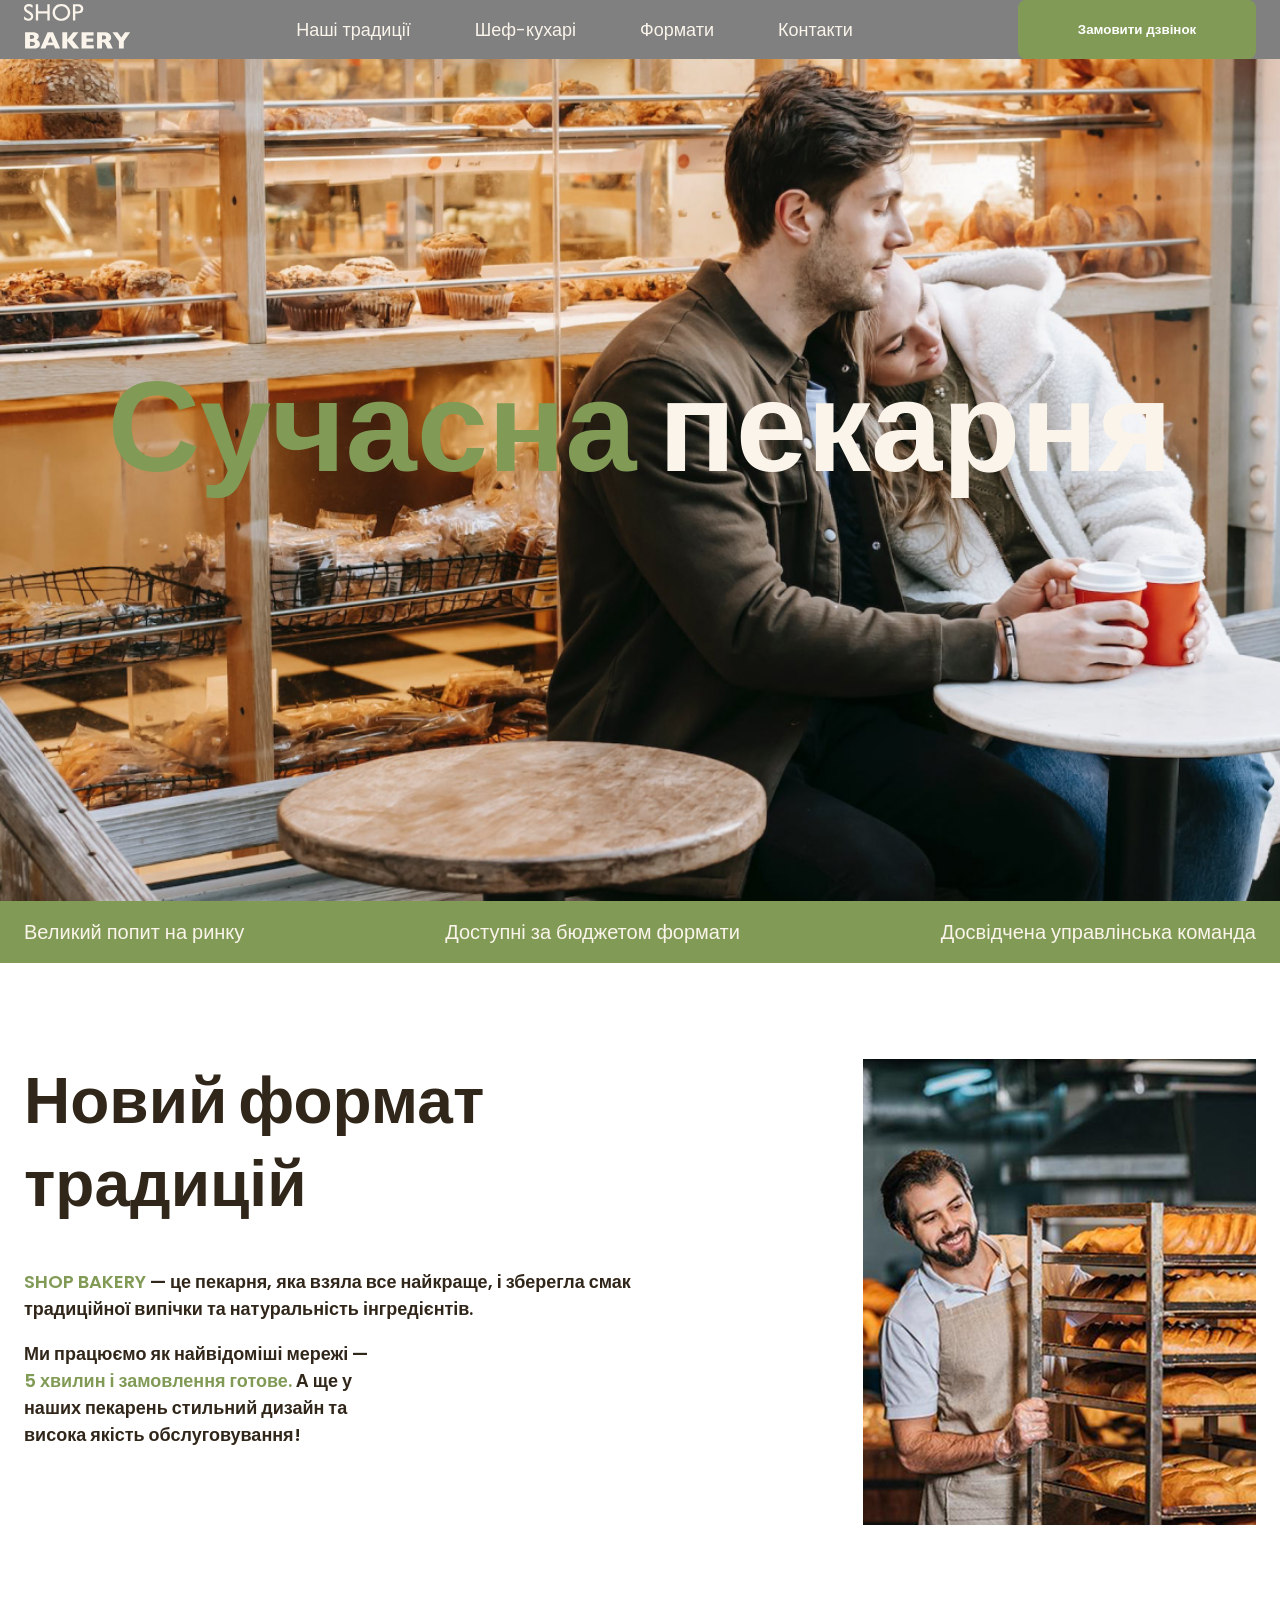
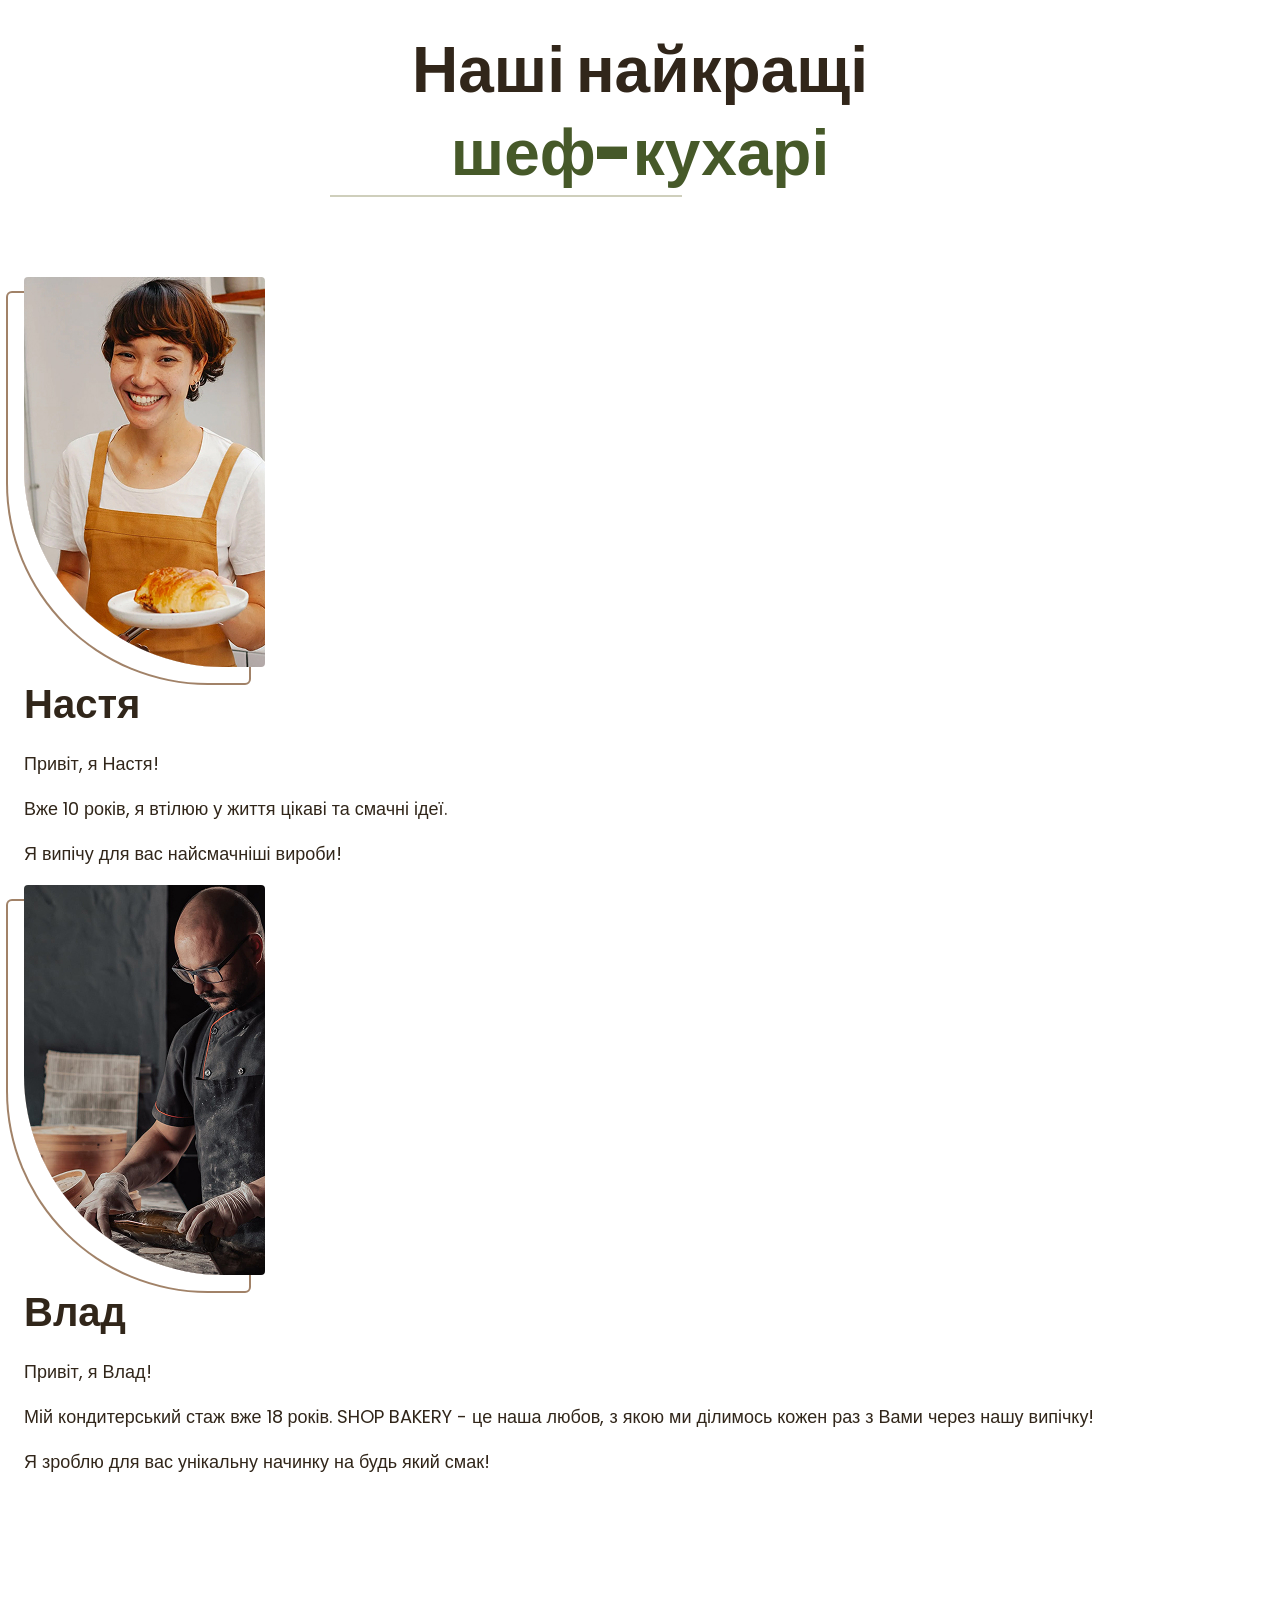
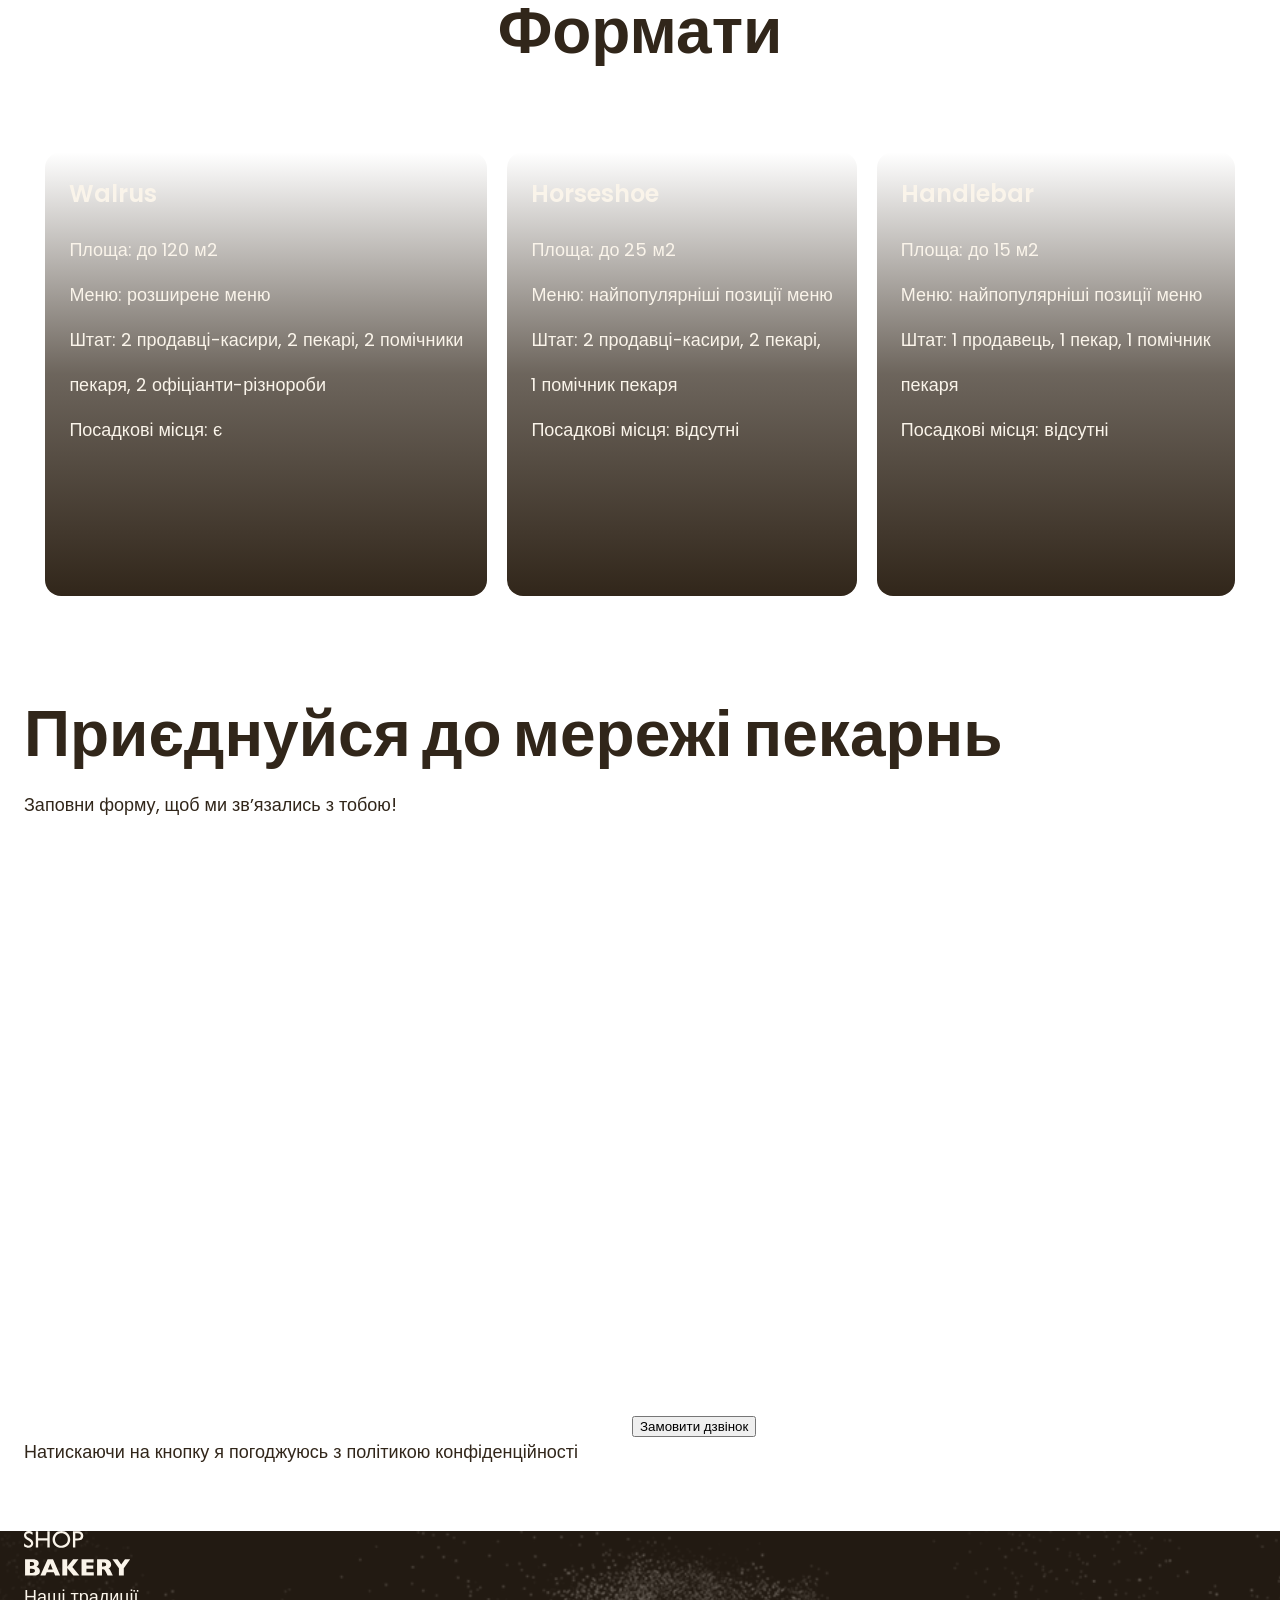
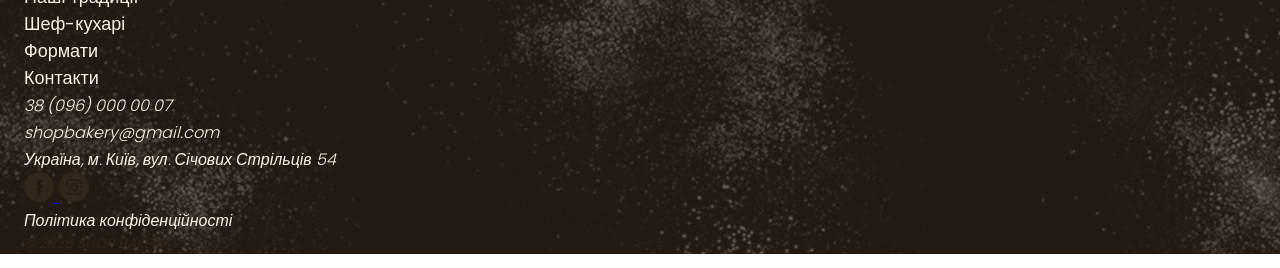
==== commit 3028df87: "fix: доб" ====
--- a/index.html
+++ b/index.html
@@ -13,6 +13,32 @@
     <link rel="stylesheet" href="style.css" />
   </head>
   <body>
+    <svg xmlns="http://w3.org" style="display: none">
+      <defs>
+        <symbol id="icon-Arrow-1" viewBox="0 0 38 32">
+          <path
+            d="M37.892 15.71v2.133h-35.759v-4.267h35.759v2.133zM0.625 17.218c-0.833-0.833-0.833-2.184 0-3.017l13.576-13.576c0.833-0.833 2.184-0.833 3.017 0s0.833 2.184 0 3.017l-12.068 12.068 12.068 12.068c0.833 0.833 0.833 2.184 0 3.017s-2.184 0.833-3.017 0l-13.576-13.576z"
+          />
+        </symbol>
+        <symbol id="icon-instagram-logo" viewBox="0 0 32 32">
+          <path
+            d="M0 16c0-8.837 7.163-16 16-16s16 7.163 16 16c0 8.837-7.163 16-16 16s-16-7.163-16-16zM16.001 7.467c-2.317 0-2.608 0.010-3.519 0.052-0.909 0.042-1.528 0.185-2.071 0.396-0.561 0.218-1.037 0.51-1.512 0.984s-0.766 0.95-0.985 1.511c-0.212 0.543-0.356 1.163-0.396 2.071-0.041 0.91-0.051 1.201-0.051 3.519s0.010 2.607 0.052 3.518c0.042 0.909 0.186 1.529 0.396 2.071 0.218 0.561 0.51 1.037 0.984 1.512s0.95 0.767 1.511 0.985c0.543 0.211 1.163 0.355 2.072 0.396 0.91 0.041 1.201 0.052 3.518 0.052s2.608-0.010 3.518-0.052c0.908-0.042 1.529-0.185 2.072-0.396 0.561-0.218 1.036-0.51 1.511-0.985s0.766-0.95 0.985-1.512c0.21-0.543 0.354-1.163 0.396-2.071 0.041-0.91 0.052-1.2 0.052-3.518s-0.011-2.608-0.052-3.519c-0.043-0.909-0.187-1.529-0.396-2.071-0.219-0.561-0.51-1.037-0.985-1.512s-0.949-0.766-1.511-0.984c-0.544-0.211-1.164-0.355-2.073-0.396-0.91-0.041-1.2-0.052-3.518-0.052h0.003z"
+          />
+          <path
+            d="M15.235 9.005c0.227-0 0.481 0 0.766 0 2.278 0 2.548 0.008 3.448 0.049 0.832 0.038 1.284 0.177 1.584 0.294 0.398 0.155 0.682 0.34 0.981 0.638s0.484 0.583 0.639 0.981c0.117 0.3 0.256 0.752 0.294 1.584 0.041 0.899 0.050 1.17 0.050 3.447s-0.009 2.548-0.050 3.447c-0.038 0.832-0.177 1.284-0.294 1.584-0.155 0.398-0.34 0.682-0.639 0.98s-0.582 0.483-0.981 0.638c-0.3 0.117-0.752 0.256-1.584 0.294-0.9 0.041-1.17 0.050-3.448 0.050s-2.549-0.009-3.448-0.050c-0.832-0.038-1.284-0.177-1.585-0.294-0.398-0.155-0.683-0.34-0.981-0.638s-0.484-0.582-0.639-0.981c-0.117-0.3-0.256-0.752-0.294-1.584-0.041-0.9-0.049-1.17-0.049-3.449s0.008-2.548 0.049-3.447c0.038-0.832 0.177-1.284 0.294-1.584 0.155-0.398 0.34-0.683 0.639-0.981s0.583-0.484 0.981-0.639c0.301-0.117 0.753-0.256 1.585-0.294 0.787-0.036 1.092-0.046 2.683-0.048v0.002zM20.555 10.422c-0.565 0-1.024 0.458-1.024 1.024s0.459 1.024 1.024 1.024c0.565 0 1.024-0.459 1.024-1.024s-0.459-1.024-1.024-1.024zM16 11.618c-2.42 0-4.382 1.962-4.382 4.382s1.962 4.381 4.382 4.381c2.42 0 4.381-1.961 4.381-4.381s-1.961-4.382-4.381-4.382z"
+          />
+          <path
+            d="M16.001 13.155c1.571 0 2.845 1.273 2.845 2.844s-1.274 2.845-2.845 2.845c-1.571 0-2.845-1.274-2.845-2.845s1.273-2.844 2.845-2.844z"
+          />
+        </symbol>
+        <symbol id="icon-facebook-logo" viewBox="0 0 32 32">
+          <path
+            d="M0 16c0-8.837 7.163-16 16-16s16 7.163 16 16c0 8.837-7.163 16-16 16s-16-7.163-16-16zM17.668 25.408v-8.705h2.403l0.319-3h-2.721l0.004-1.501c0-0.782 0.074-1.202 1.198-1.202h1.502v-3h-2.403c-2.887 0-3.903 1.455-3.903 3.902v1.801h-1.799v3h1.799v8.705h3.602z"
+          />
+        </symbol>
+      </defs>
+    </svg>
+
     <header class="header">
       <div class="container">
         <div class="header-container">
@@ -221,32 +247,31 @@
               >
             </li>
             <li>
-              <a
-                class="address-link"
-                href="https://maps.app.goo.gl/BAwSwTpZzpr54vc47"
-                target="_blank"
+              <a class="address-link" href="https://google.com" target="_blank"
                 >Україна, м. Київ, вул. Січових Стрільців 54</a
               >
             </li>
             <li>
-              <a href="#">
-                <svg width="30" height="30">
+              <!-- Ссылки на соцсети с правильными инлайновыми иконками -->
+              <a href="#" aria-label="Facebook">
+                <svg class="social-icon" width="30" height="30">
                   <use href="#icon-facebook-logo"></use>
                 </svg>
               </a>
-            </li>
-            <li>
-              <a href="#">
-                <svg width="30" height="30">
+              <a href="#" aria-label="Instagram">
+                <svg class="social-icon" width="30" height="30">
                   <use href="#icon-instagram-logo"></use>
                 </svg>
               </a>
             </li>
           </ul>
+          <div class="address-copyright">
+            <a class="address-link" href="#">Політика конфіденційності</a>
+            <p class="address-copyright-text">© 2026 SHOP BAKERY</p>
+          </div>
         </address>
-        <a class="address-link" href="#">Політика конфіденційності</a>
-        <p class="aresss-copyright">&copy; 2022 Дані захищені</p>
       </div>
+      <!-- Закрытие контейнера футера -->
     </footer>
   </body>
 </html>
